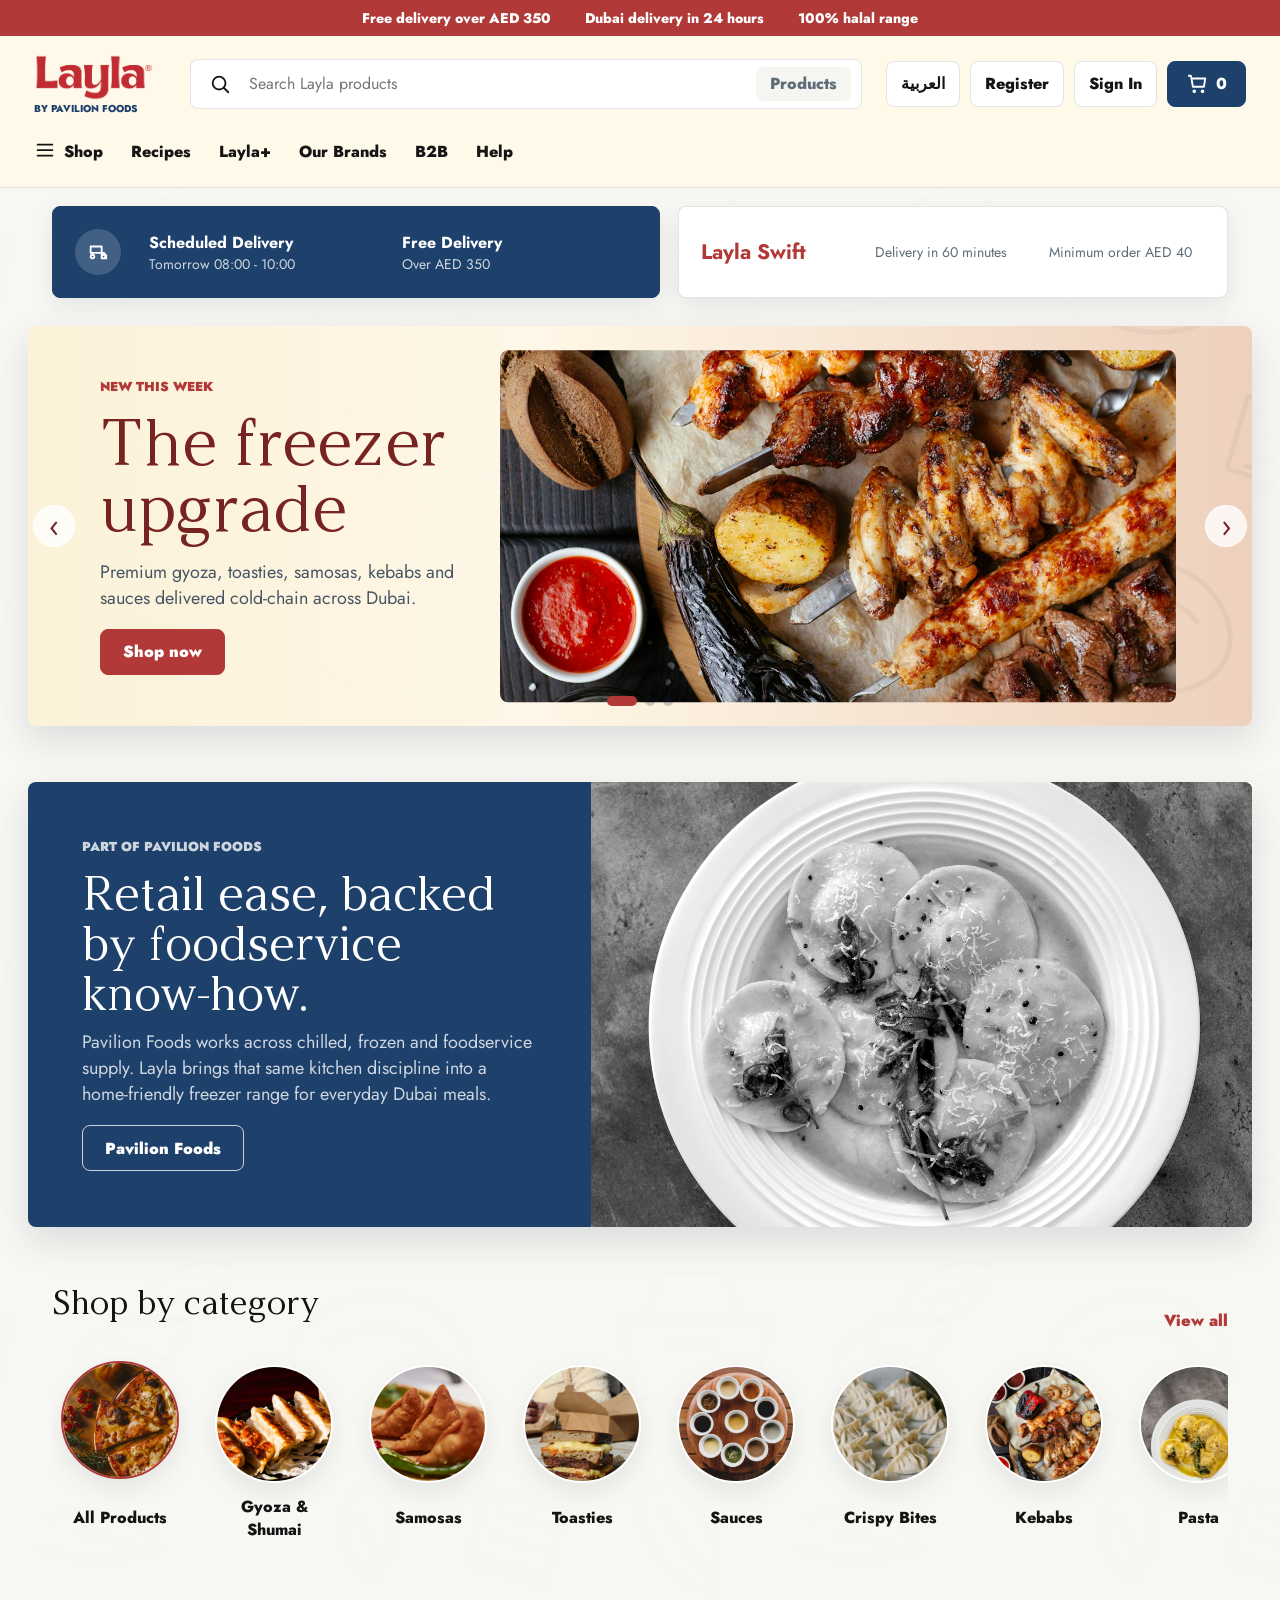
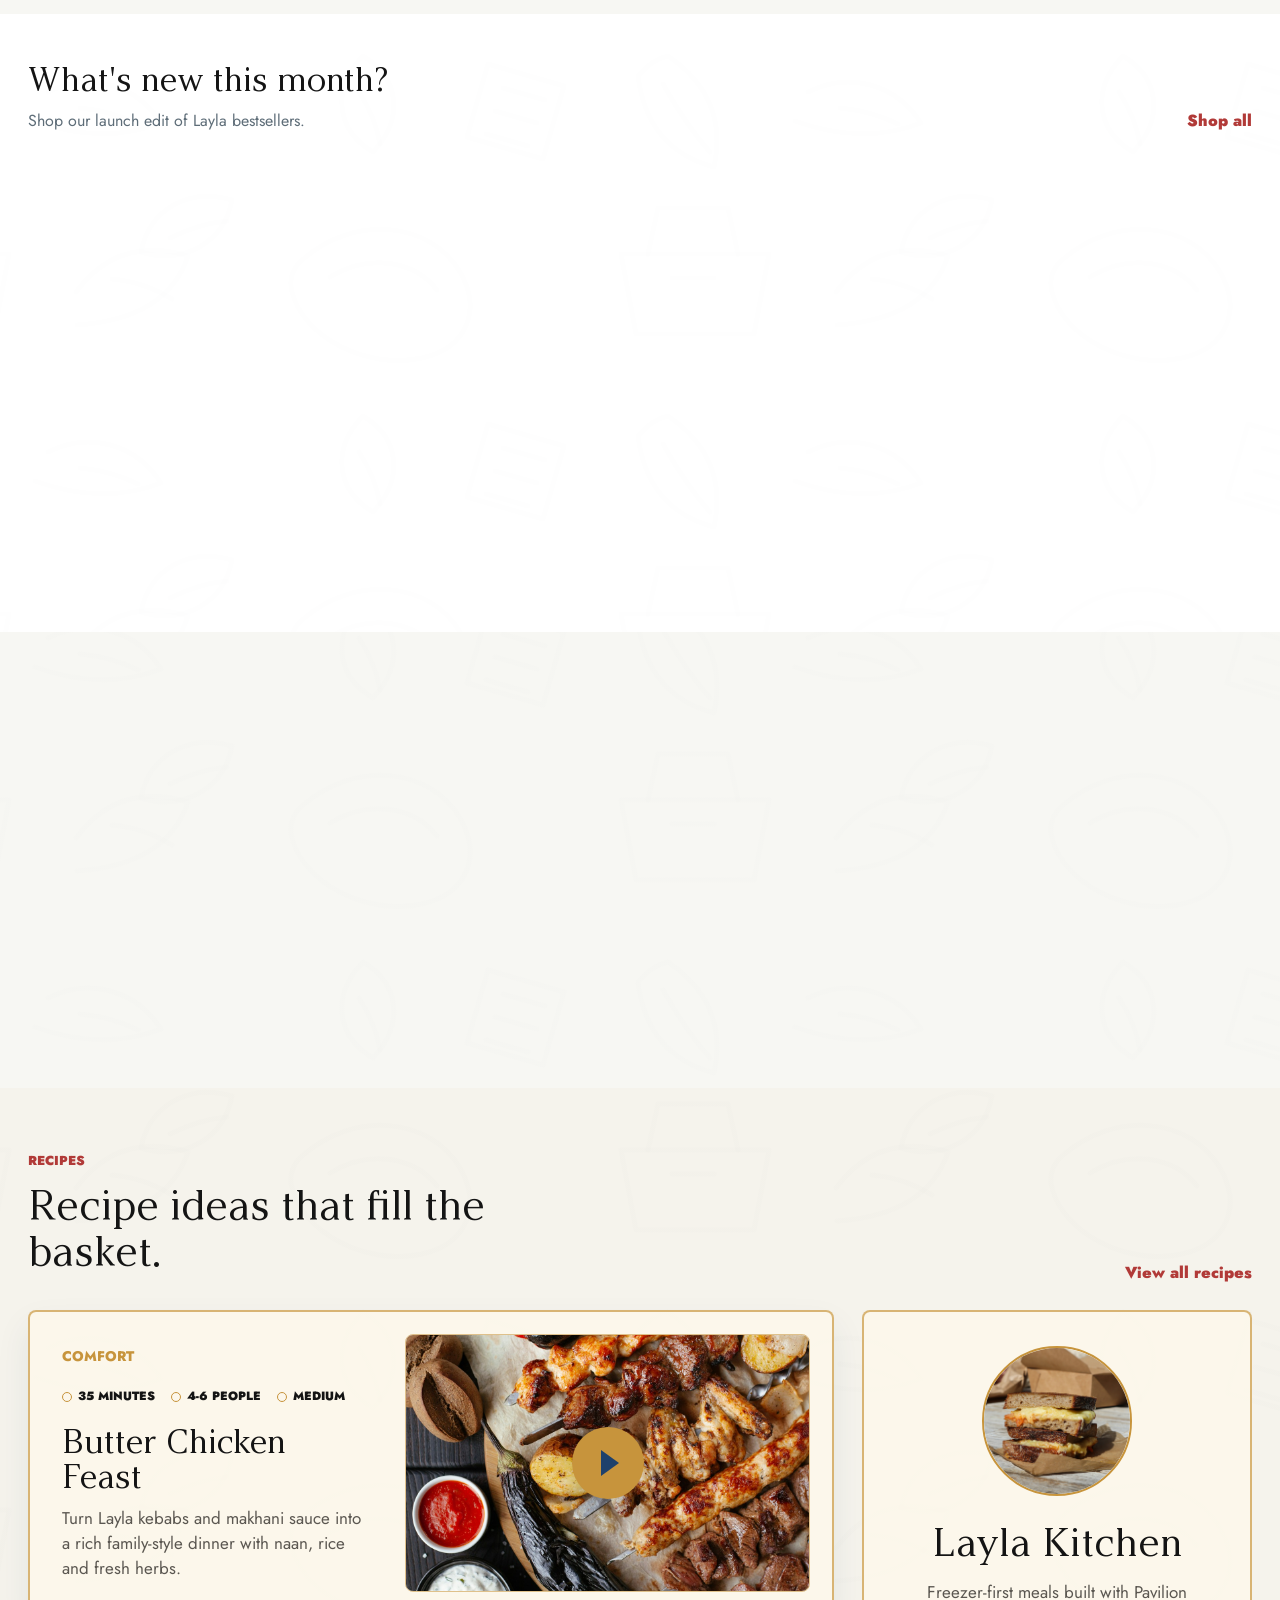
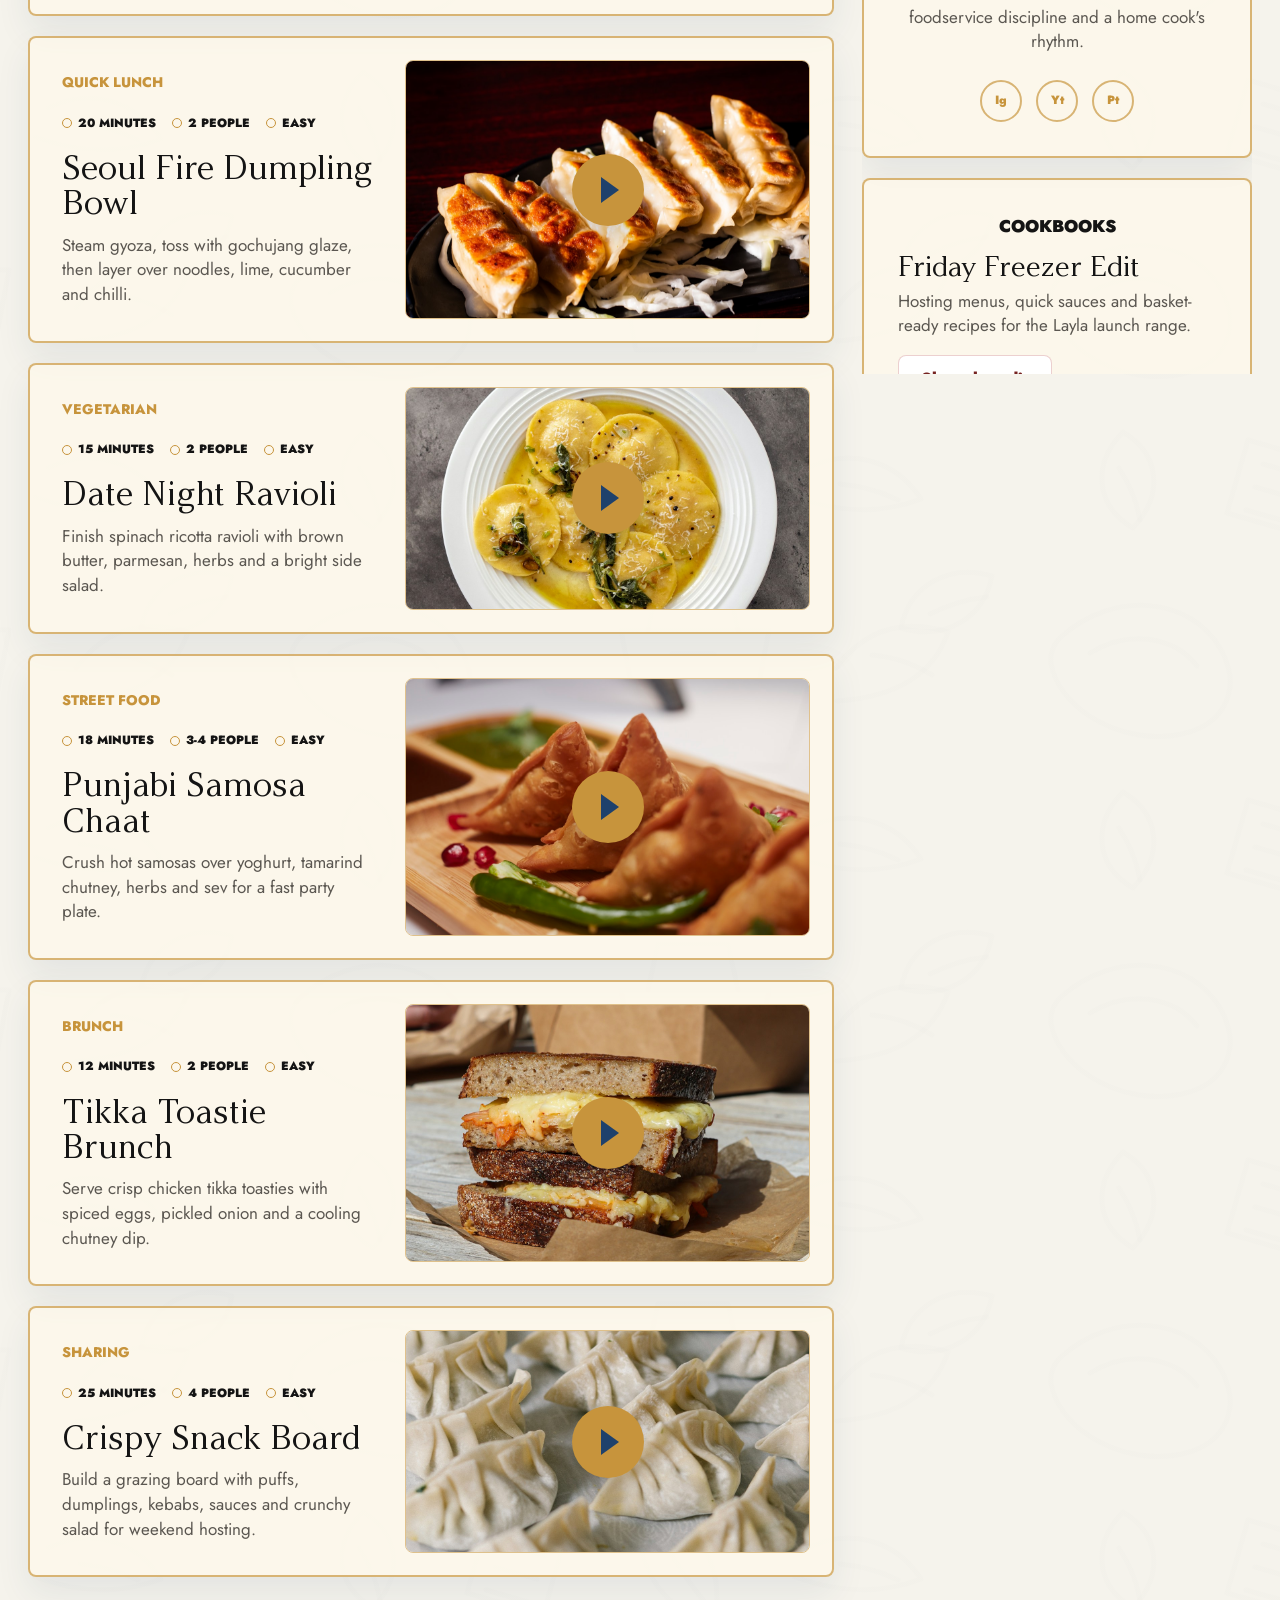
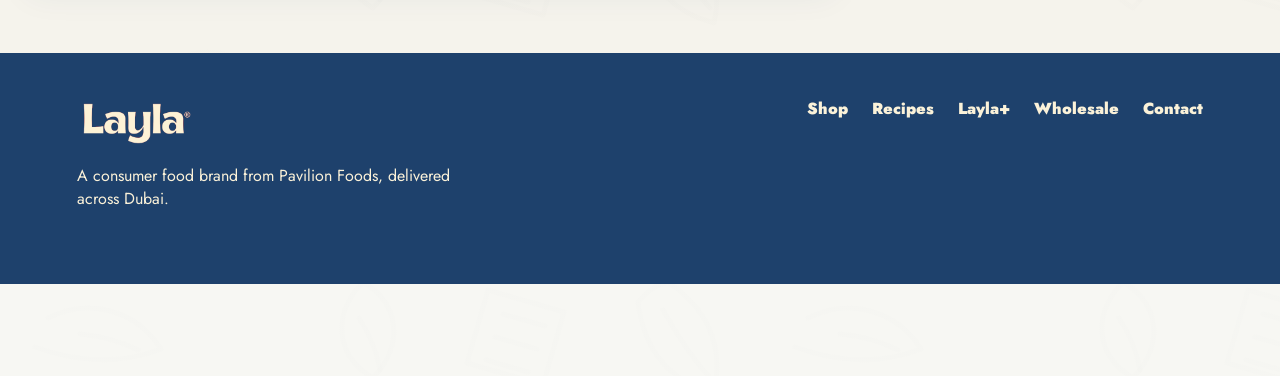
==== index.html @ 1d119489 "Initial Layla homepage" ====
<!doctype html>
<html lang="en">
  <head>
    <meta charset="utf-8">
    <meta name="viewport" content="width=device-width, initial-scale=1">
    <title>Layla | Premium Frozen Food Delivery UAE</title>
    <meta name="description" content="Shop Layla premium frozen meals, snacks, sauces, and subscription boxes delivered across Dubai.">
    <link rel="icon" href="assets/layla-logo-red.png">
    <link rel="stylesheet" href="styles.css">
  </head>
  <body>
    <header class="site-header">
      <div class="topbar">
        <span>Free delivery over AED 350</span>
        <span>Dubai delivery in 24 hours</span>
        <span>100% halal range</span>
      </div>

      <div class="header-main">
        <a class="logo" href="#" aria-label="Layla home">
          <img src="assets/layla-logo-red.png" alt="Layla">
          <span>by Pavilion Foods</span>
        </a>

        <form class="search" role="search">
          <svg aria-hidden="true" viewBox="0 0 24 24">
            <path d="m21 21-4.35-4.35m1.35-5.65a7 7 0 1 1-14 0 7 7 0 0 1 14 0Z"></path>
          </svg>
          <input id="productSearch" type="search" placeholder="Search Layla products" autocomplete="off">
          <button type="button">Products</button>
        </form>

        <div class="header-tools">
          <button class="utility-button" type="button">العربية</button>
          <button class="utility-button" type="button">Register</button>
          <button class="utility-button" type="button">Sign In</button>
          <button class="cart-button" type="button" aria-label="Cart">
            <svg aria-hidden="true" viewBox="0 0 24 24">
              <path d="M6 6h15l-1.5 9h-12L6 6ZM6 6 5.2 3H3"></path>
              <circle cx="9" cy="20" r="1"></circle>
              <circle cx="18" cy="20" r="1"></circle>
            </svg>
            <span id="cartCount">0</span>
          </button>
        </div>
      </div>

      <nav class="nav-row" aria-label="Main navigation">
        <a href="#shop">
          <svg aria-hidden="true" viewBox="0 0 24 24">
            <path d="M4 10h16M4 4h16M4 16h16"></path>
          </svg>
          Shop
        </a>
        <a href="#recipes">Recipes</a>
        <a href="#layla-plus">Layla+</a>
        <a href="#brands">Our Brands</a>
        <a href="#b2b">B2B</a>
        <a href="#help">Help</a>
      </nav>
    </header>

    <main>
      <section class="delivery-panel" aria-label="Delivery options">
        <article class="delivery-card scheduled">
          <div class="delivery-icon">
            <svg aria-hidden="true" viewBox="0 0 24 24">
              <path d="M4 13h12V6H4v7Zm12 0h2.5l2.5 3v3h-5v-6ZM6 19a2 2 0 1 0 0-4 2 2 0 0 0 0 4Zm12 0a2 2 0 1 0 0-4 2 2 0 0 0 0 4Z"></path>
            </svg>
          </div>
          <div>
            <strong>Scheduled Delivery</strong>
            <span>Tomorrow 08:00 - 10:00</span>
          </div>
          <div>
            <strong>Free Delivery</strong>
            <span>Over AED 350</span>
          </div>
        </article>

        <article class="delivery-card swift">
          <strong>Layla Swift</strong>
          <span>Delivery in 60 minutes</span>
          <span>Minimum order AED 40</span>
        </article>
      </section>

      <section class="hero" id="shop" aria-label="Featured Layla offer">
        <button class="hero-arrow" type="button" id="prevHero" aria-label="Previous hero">‹</button>
        <div class="hero-content">
          <p class="eyebrow">New this week</p>
          <h1 id="heroTitle">The freezer upgrade</h1>
          <p id="heroCopy">Premium gyoza, toasties, samosas, kebabs and sauces delivered cold-chain across Dubai.</p>
          <a class="primary-action" id="heroCta" href="#bestsellers">Shop now</a>
        </div>
        <img class="hero-image" src="assets/photos/kebab.jpg" alt="Grilled kebab platter with sauces">
        <button class="hero-arrow" type="button" id="nextHero" aria-label="Next hero">›</button>
        <div class="hero-dots" aria-hidden="true">
          <span class="active"></span>
          <span></span>
          <span></span>
        </div>
      </section>

      <section class="parent-section" id="b2b" aria-label="Pavilion Foods parent company">
        <div class="parent-copy">
          <p class="eyebrow">Part of Pavilion Foods</p>
          <h2>Retail ease, backed by foodservice know-how.</h2>
          <p>Pavilion Foods works across chilled, frozen and foodservice supply. Layla brings that same kitchen discipline into a home-friendly freezer range for everyday Dubai meals.</p>
          <a class="outline-action" href="https://pavilionfoods.com/">Pavilion Foods</a>
        </div>
        <figure>
          <img src="assets/photos/ravioli.jpg" alt="Prepared pasta dish from the Layla range">
        </figure>
      </section>

      <section class="category-section" id="brands">
        <div class="section-title">
          <h2>Shop by category</h2>
          <a href="#">View all</a>
        </div>

        <div class="category-row">
          <button class="category-tile active" data-category="all">
            <span><img src="assets/photos/pizza.jpg" alt=""></span>
            All Products
          </button>
          <button class="category-tile" data-category="Fold & Steam">
            <span><img src="assets/photos/gyoza.jpg" alt=""></span>
            Gyoza & Shumai
          </button>
          <button class="category-tile" data-category="Golden Wraps">
            <span><img src="assets/photos/samosa.jpg" alt=""></span>
            Samosas
          </button>
          <button class="category-tile" data-category="Melt">
            <span><img src="assets/photos/toastie.jpg" alt=""></span>
            Toasties
          </button>
          <button class="category-tile" data-category="Glazd">
            <span><img src="assets/photos/sauce.jpg" alt=""></span>
            Sauces
          </button>
          <button class="category-tile" data-category="The Crunch">
            <span><img src="assets/photos/dumplings.jpg" alt=""></span>
            Crispy Bites
          </button>
          <button class="category-tile" data-category="Grill & Steam">
            <span><img src="assets/photos/kebab.jpg" alt=""></span>
            Kebabs
          </button>
          <button class="category-tile" data-category="The Long Game">
            <span><img src="assets/photos/ravioli.jpg" alt=""></span>
            Pasta
          </button>
        </div>
      </section>

      <section class="product-section" id="bestsellers">
        <div class="section-title">
          <div>
            <h2>What's new this month?</h2>
            <p id="productStatus">Shop our launch edit of Layla bestsellers.</p>
          </div>
          <a href="#">Shop all</a>
        </div>

        <div class="product-grid" id="productGrid">
          <article class="product-card" data-category="Fold & Steam" data-name="Wagyu Gyoza" data-price="65">
            <button class="wishlist" type="button" aria-label="Save Wagyu Gyoza">♡</button>
            <img src="assets/photos/gyoza.jpg" alt="Layla Wagyu Gyoza">
            <div class="product-body">
              <span>Fold & Steam</span>
              <h3>Wagyu Gyoza</h3>
              <p>25g x 10 pcs</p>
              <strong>AED 65.00 each</strong>
              <small>Pairs with Black Pepper Sauce</small>
              <button class="add-button" type="button">Add to cart</button>
            </div>
          </article>

          <article class="product-card" data-category="Melt" data-name="Chicken Tikka Toastie" data-price="38">
            <button class="wishlist" type="button" aria-label="Save Chicken Tikka Toastie">♡</button>
            <img src="assets/photos/toastie.jpg" alt="Layla Chicken Tikka Toastie">
            <div class="product-body">
              <span>Melt</span>
              <h3>Chicken Tikka Toastie</h3>
              <p>4 pcs</p>
              <strong>AED 38.00 each</strong>
              <small>Add Mango Chutney</small>
              <button class="add-button" type="button">Add to cart</button>
            </div>
          </article>

          <article class="product-card" data-category="Golden Wraps" data-name="Punjabi Samosa" data-price="32">
            <button class="wishlist" type="button" aria-label="Save Punjabi Samosa">♡</button>
            <img src="assets/photos/samosa.jpg" alt="Layla Punjabi Samosa">
            <div class="product-body">
              <span>Golden Wraps</span>
              <h3>Punjabi Samosa</h3>
              <p>30g x 10 pcs</p>
              <strong>AED 32.00 each</strong>
              <small>Best with Tamarind Chutney</small>
              <button class="add-button" type="button">Add to cart</button>
            </div>
          </article>

          <article class="product-card" data-category="The Crunch" data-name="Shawarma Puff" data-price="42">
            <button class="wishlist" type="button" aria-label="Save Shawarma Puff">♡</button>
            <img src="assets/photos/pizza.jpg" alt="Layla Shawarma Puff">
            <div class="product-body">
              <span>The Crunch</span>
              <h3>Shawarma Puff</h3>
              <p>12 pcs</p>
              <strong>AED 42.00 each</strong>
              <small>Friday snack board hero</small>
              <button class="add-button" type="button">Add to cart</button>
            </div>
          </article>

          <article class="product-card" data-category="The Crunch" data-name="Korean Chicken Popcorn" data-price="45">
            <button class="wishlist" type="button" aria-label="Save Korean Chicken Popcorn">♡</button>
            <img src="assets/photos/dumplings.jpg" alt="Layla Korean Chicken Popcorn">
            <div class="product-body">
              <span>The Crunch</span>
              <h3>Korean Chicken Popcorn</h3>
              <p>350g</p>
              <strong>AED 45.00 each</strong>
              <small>Toss with Gochujang</small>
              <button class="add-button" type="button">Add to cart</button>
            </div>
          </article>

          <article class="product-card" data-category="The Long Game" data-name="Spinach Ricotta Ravioli" data-price="52">
            <button class="wishlist" type="button" aria-label="Save Spinach Ricotta Ravioli">♡</button>
            <img src="assets/photos/ravioli.jpg" alt="Layla Spinach and Ricotta Ravioli">
            <div class="product-body">
              <span>The Long Game</span>
              <h3>Spinach & Ricotta Ravioli</h3>
              <p>500g</p>
              <strong>AED 52.00 each</strong>
              <small>Make a 10 minute dinner</small>
              <button class="add-button" type="button">Add to cart</button>
            </div>
          </article>
        </div>
      </section>

      <section class="feature-rails">
        <article class="feature-card red">
          <div>
            <p class="eyebrow">Bundle builder</p>
            <h2>Build a Friday snack box</h2>
            <p>Choose any 4 packs and add chutneys before checkout.</p>
            <a class="secondary-action" href="#bestsellers">Start building</a>
          </div>
          <img src="assets/photos/samosa.jpg" alt="Samosa snack platter">
        </article>
        <article class="feature-card cream" id="layla-plus">
          <div>
            <p class="eyebrow">Layla+</p>
            <h2>Subscribe and save</h2>
            <p>Monthly freezer boxes from AED 99 with swap-anytime product choices.</p>
            <a class="primary-action" href="#">Choose your box</a>
          </div>
          <img src="assets/photos/kebab.jpg" alt="Assorted grilled meal platter">
        </article>
      </section>

      <section class="recipe-section" id="recipes" aria-label="Layla recipes">
        <div class="recipe-heading">
          <div>
            <p class="eyebrow">Recipes</p>
            <h2>Recipe ideas that fill the basket.</h2>
          </div>
          <a href="#">View all recipes</a>
        </div>

        <div class="recipe-layout">
          <div class="recipe-list">
            <article class="recipe-card">
              <div class="recipe-copy">
                <span class="recipe-label">Comfort</span>
                <div class="recipe-meta" aria-label="Recipe details">
                  <span>35 minutes</span>
                  <span>4-6 people</span>
                  <span>Medium</span>
                </div>
                <h3>Butter Chicken Feast</h3>
                <p>Turn Layla kebabs and makhani sauce into a rich family-style dinner with naan, rice and fresh herbs.</p>
              </div>
              <figure class="recipe-media">
                <img src="assets/photos/kebab.jpg" alt="Butter chicken feast with grilled kebabs">
                <button class="play-button" type="button" aria-label="Play Butter Chicken Feast recipe"></button>
              </figure>
            </article>

            <article class="recipe-card">
              <div class="recipe-copy">
                <span class="recipe-label">Quick lunch</span>
                <div class="recipe-meta" aria-label="Recipe details">
                  <span>20 minutes</span>
                  <span>2 people</span>
                  <span>Easy</span>
                </div>
                <h3>Seoul Fire Dumpling Bowl</h3>
                <p>Steam gyoza, toss with gochujang glaze, then layer over noodles, lime, cucumber and chilli.</p>
              </div>
              <figure class="recipe-media">
                <img src="assets/photos/gyoza.jpg" alt="Gyoza bowl with herbs and chilli">
                <button class="play-button" type="button" aria-label="Play Seoul Fire Dumpling Bowl recipe"></button>
              </figure>
            </article>

            <article class="recipe-card">
              <div class="recipe-copy">
                <span class="recipe-label">Vegetarian</span>
                <div class="recipe-meta" aria-label="Recipe details">
                  <span>15 minutes</span>
                  <span>2 people</span>
                  <span>Easy</span>
                </div>
                <h3>Date Night Ravioli</h3>
                <p>Finish spinach ricotta ravioli with brown butter, parmesan, herbs and a bright side salad.</p>
              </div>
              <figure class="recipe-media">
                <img src="assets/photos/ravioli.jpg" alt="Spinach ricotta ravioli in sauce">
                <button class="play-button" type="button" aria-label="Play Date Night Ravioli recipe"></button>
              </figure>
            </article>

            <article class="recipe-card">
              <div class="recipe-copy">
                <span class="recipe-label">Street food</span>
                <div class="recipe-meta" aria-label="Recipe details">
                  <span>18 minutes</span>
                  <span>3-4 people</span>
                  <span>Easy</span>
                </div>
                <h3>Punjabi Samosa Chaat</h3>
                <p>Crush hot samosas over yoghurt, tamarind chutney, herbs and sev for a fast party plate.</p>
              </div>
              <figure class="recipe-media">
                <img src="assets/photos/samosa.jpg" alt="Punjabi samosas with chutney">
                <button class="play-button" type="button" aria-label="Play Punjabi Samosa Chaat recipe"></button>
              </figure>
            </article>

            <article class="recipe-card">
              <div class="recipe-copy">
                <span class="recipe-label">Brunch</span>
                <div class="recipe-meta" aria-label="Recipe details">
                  <span>12 minutes</span>
                  <span>2 people</span>
                  <span>Easy</span>
                </div>
                <h3>Tikka Toastie Brunch</h3>
                <p>Serve crisp chicken tikka toasties with spiced eggs, pickled onion and a cooling chutney dip.</p>
              </div>
              <figure class="recipe-media">
                <img src="assets/photos/toastie.jpg" alt="Chicken tikka toastie brunch plate">
                <button class="play-button" type="button" aria-label="Play Tikka Toastie Brunch recipe"></button>
              </figure>
            </article>

            <article class="recipe-card">
              <div class="recipe-copy">
                <span class="recipe-label">Sharing</span>
                <div class="recipe-meta" aria-label="Recipe details">
                  <span>25 minutes</span>
                  <span>4 people</span>
                  <span>Easy</span>
                </div>
                <h3>Crispy Snack Board</h3>
                <p>Build a grazing board with puffs, dumplings, kebabs, sauces and crunchy salad for weekend hosting.</p>
              </div>
              <figure class="recipe-media">
                <img src="assets/photos/dumplings.jpg" alt="Crispy dumplings for a sharing board">
                <button class="play-button" type="button" aria-label="Play Crispy Snack Board recipe"></button>
              </figure>
            </article>
          </div>

          <aside class="recipe-sidebar" aria-label="Recipe extras">
            <article class="chef-card">
              <img src="assets/photos/toastie.jpg" alt="Layla kitchen prep">
              <h3>Layla Kitchen</h3>
              <p>Freezer-first meals built with Pavilion foodservice discipline and a home cook's rhythm.</p>
              <div class="social-row" aria-label="Social channels">
                <a href="#" aria-label="Instagram">Ig</a>
                <a href="#" aria-label="YouTube">Yt</a>
                <a href="#" aria-label="Pinterest">Pt</a>
              </div>
            </article>

            <article class="cookbook-card">
              <p class="eyebrow">Cookbooks</p>
              <h3>Friday Freezer Edit</h3>
              <p>Hosting menus, quick sauces and basket-ready recipes for the Layla launch range.</p>
              <a class="secondary-action" href="#bestsellers">Shop the edit</a>
            </article>
          </aside>
        </div>
      </section>
    </main>

    <aside class="basket-summary" aria-label="Basket summary">
      <div>
        <strong id="deliveryMessage">Add AED 350 more for free delivery</strong>
        <span id="cartTotal">Basket AED 0.00</span>
      </div>
      <div class="progress-track" aria-hidden="true">
        <span id="progressFill"></span>
      </div>
      <button type="button">Checkout</button>
    </aside>

    <footer class="site-footer" id="help">
      <div>
        <img src="assets/layla-logo-cream.png" alt="Layla">
        <p>A consumer food brand from Pavilion Foods, delivered across Dubai.</p>
      </div>
      <nav aria-label="Footer">
        <a href="#shop">Shop</a>
        <a href="#recipes">Recipes</a>
        <a href="#layla-plus">Layla+</a>
        <a href="#b2b">Wholesale</a>
        <a href="#">Contact</a>
      </nav>
    </footer>

    <script src="script.js"></script>
  </body>
</html>
---- styles.css ----
@import url("https://fonts.googleapis.com/css2?family=Jost:wght@400;600;800&display=swap");

@font-face {
  font-family: "Argesta Display";
  src: url("assets/fonts/ArgestaDisplay-Regular.woff2") format("woff2");
  font-display: swap;
  font-style: normal;
  font-weight: 400;
}

:root {
  --red: #b13a38;
  --red-dark: #762321;
  --cream: #fbf2d9;
  --cream-soft: #fff9ea;
  --ink: #141414;
  --muted: #5e6d78;
  --green: #0f5a3d;
  --pavilion-blue: #1e416c;
  --pavilion-blue-bright: #185494;
  --pavilion-stone: #f5f3ec;
  --gold: #c7943c;
  --line: rgba(16, 38, 56, 0.12);
  --shadow: 0 14px 36px rgba(16, 38, 56, 0.12);
}

* {
  box-sizing: border-box;
}

html {
  scroll-behavior: smooth;
}

body {
  margin: 0;
  color: var(--ink);
  background:
    linear-gradient(rgba(247, 247, 243, 0.9), rgba(247, 247, 243, 0.9)),
    url("assets/food-pattern.svg") center top / 760px 360px repeat,
    #f7f7f3;
  font-family: "Jost", Arial, Helvetica, sans-serif;
  line-height: 1.45;
  padding-bottom: 92px;
}

img {
  display: block;
  max-width: 100%;
}

a {
  color: inherit;
  text-decoration: none;
}

button,
input {
  font: inherit;
}

.site-header {
  position: sticky;
  top: 0;
  z-index: 30;
  background: rgba(255, 249, 234, 0.97);
  border-bottom: 1px solid var(--line);
  backdrop-filter: blur(16px);
}

.topbar {
  min-height: 36px;
  display: flex;
  align-items: center;
  justify-content: center;
  gap: 34px;
  color: #fff;
  background: var(--red);
  font-size: 14px;
  font-weight: 800;
}

.header-main {
  display: grid;
  grid-template-columns: 132px minmax(320px, 1fr) auto;
  align-items: center;
  gap: 24px;
  padding: 18px 34px;
}

.logo {
  display: inline-grid;
  align-items: center;
  width: max-content;
}

.logo img {
  width: 120px;
}

.logo span {
  margin-top: 3px;
  color: var(--pavilion-blue);
  font-size: 10px;
  font-weight: 800;
  line-height: 1;
  text-transform: uppercase;
  white-space: nowrap;
}

.search {
  display: grid;
  grid-template-columns: 24px minmax(0, 1fr) auto;
  align-items: center;
  gap: 14px;
  height: 50px;
  padding: 0 10px 0 18px;
  background: #fff;
  border: 1px solid var(--line);
  border-radius: 8px;
}

.search svg,
.nav-row svg,
.cart-button svg,
.delivery-icon svg {
  width: 22px;
  height: 22px;
  fill: none;
  stroke: currentColor;
  stroke-linecap: round;
  stroke-linejoin: round;
  stroke-width: 2;
}

.search input {
  min-width: 0;
  border: 0;
  outline: 0;
  color: var(--ink);
  background: transparent;
  font-size: 16px;
}

.search button {
  height: 34px;
  padding: 0 14px;
  color: var(--muted);
  background: #f5f5f1;
  border: 0;
  border-radius: 8px;
  cursor: pointer;
  font-weight: 800;
}

.header-tools {
  display: flex;
  align-items: center;
  gap: 10px;
}

.utility-button,
.cart-button {
  height: 46px;
  border: 1px solid var(--line);
  border-radius: 8px;
  cursor: pointer;
  font-weight: 800;
}

.utility-button {
  padding: 0 14px;
  color: var(--ink);
  background: #fff;
}

.cart-button {
  display: inline-flex;
  align-items: center;
  gap: 8px;
  padding: 0 18px;
  color: #fff;
  background: var(--pavilion-blue);
  border-color: var(--pavilion-blue);
}

.nav-row {
  display: flex;
  align-items: center;
  gap: 28px;
  padding: 0 34px 16px;
  overflow-x: auto;
  font-weight: 800;
  white-space: nowrap;
}

.nav-row a {
  display: inline-flex;
  align-items: center;
  gap: 8px;
  padding: 8px 0;
}

.nav-row a:hover {
  color: var(--red);
}

.delivery-panel {
  display: grid;
  grid-template-columns: minmax(420px, 1.05fr) minmax(300px, 0.95fr);
  gap: 18px;
  max-width: 1224px;
  margin: 18px auto 28px;
  padding: 0 24px;
}

.delivery-card {
  min-height: 92px;
  display: grid;
  align-items: center;
  gap: 18px;
  padding: 18px 22px;
  background: #fff;
  border: 1px solid var(--line);
  border-radius: 8px;
  box-shadow: 0 8px 24px rgba(16, 38, 56, 0.08);
}

.delivery-card strong,
.delivery-card span {
  display: block;
}

.delivery-card span {
  color: var(--muted);
  font-size: 14px;
}

.scheduled {
  grid-template-columns: 56px 1fr 1fr;
  color: #fff;
  background: var(--pavilion-blue);
  border-color: var(--pavilion-blue);
}

.scheduled span {
  color: rgba(255, 255, 255, 0.78);
}

.delivery-icon {
  display: grid;
  place-items: center;
  width: 46px;
  height: 46px;
  background: rgba(255, 255, 255, 0.16);
  border-radius: 999px;
}

.swift {
  grid-template-columns: 1fr 1fr 1fr;
}

.swift strong {
  color: var(--red);
  font-size: 21px;
}

.hero {
  position: relative;
  display: grid;
  grid-template-columns: 52px minmax(320px, 0.75fr) minmax(420px, 1.25fr) 52px;
  align-items: center;
  max-width: 1224px;
  min-height: 400px;
  margin: 0 auto 56px;
  overflow: hidden;
  background:
    linear-gradient(90deg, rgba(251, 242, 217, 0.98) 0%, rgba(255, 247, 232, 0.94) 42%, rgba(177, 58, 56, 0.18) 100%),
    url("assets/food-pattern.svg") center / 760px 360px repeat,
    var(--cream);
  border-radius: 8px;
  box-shadow: var(--shadow);
}

.hero-content {
  z-index: 2;
  padding: 48px 10px 48px 20px;
}

.eyebrow {
  margin: 0 0 12px;
  color: var(--red);
  font-size: 13px;
  font-weight: 900;
  text-transform: uppercase;
}

h1,
h2,
h3,
p {
  margin-top: 0;
}

h1,
h2,
.feature-card h2,
.parent-copy h2,
.recipe-heading h2,
.section-title h2,
.recipe-card h3,
.chef-card h3,
.cookbook-card h3 {
  font-family: "Argesta Display", Georgia, serif;
  font-weight: 400;
  letter-spacing: 0;
}

h1 {
  max-width: 520px;
  margin-bottom: 18px;
  color: var(--red-dark);
  font-size: 66px;
  line-height: 1;
}

h2 {
  margin-bottom: 10px;
  font-size: 34px;
  line-height: 1.08;
}

h3 {
  margin-bottom: 8px;
  font-size: 20px;
  font-weight: 800;
  line-height: 1.15;
}

.hero-content p:not(.eyebrow) {
  max-width: 520px;
  color: #475665;
  font-size: 18px;
}

.primary-action,
.secondary-action,
.outline-action,
.add-button,
.basket-summary button {
  display: inline-flex;
  align-items: center;
  justify-content: center;
  min-height: 46px;
  padding: 0 22px;
  border-radius: 8px;
  cursor: pointer;
  font-weight: 900;
}

.primary-action {
  color: #fff;
  background: var(--red);
  border: 1px solid var(--red);
}

.secondary-action {
  color: var(--red-dark);
  background: #fff;
  border: 1px solid rgba(177, 58, 56, 0.24);
}

.outline-action {
  color: #fff;
  background: transparent;
  border: 1px solid rgba(255, 255, 255, 0.75);
}

.outline-action:hover {
  color: var(--pavilion-blue);
  background: #fff;
}

.hero-image {
  width: 100%;
  height: 400px;
  align-self: stretch;
  object-fit: cover;
  object-position: center;
  clip-path: inset(24px 24px 24px 0 round 8px);
  filter: saturate(1.02) contrast(1.02) drop-shadow(0 24px 28px rgba(80, 44, 21, 0.15));
}

.hero-arrow {
  z-index: 2;
  justify-self: center;
  width: 42px;
  height: 42px;
  color: var(--red-dark);
  background: rgba(255, 255, 255, 0.78);
  border: 1px solid rgba(255, 255, 255, 0.85);
  border-radius: 999px;
  cursor: pointer;
  font-size: 30px;
  line-height: 1;
}

.hero-dots {
  position: absolute;
  bottom: 20px;
  left: 50%;
  display: flex;
  gap: 8px;
  transform: translateX(-50%);
}

.hero-dots span {
  width: 10px;
  height: 10px;
  background: rgba(16, 38, 56, 0.22);
  border-radius: 999px;
}

.hero-dots .active {
  width: 30px;
  background: var(--red);
}

.category-section,
.product-section,
.feature-rails,
.recipe-section,
.parent-section {
  max-width: 1224px;
  margin: 0 auto;
  padding: 0 24px 58px;
  scroll-margin-top: 150px;
}

.parent-section {
  display: grid;
  grid-template-columns: minmax(340px, 0.92fr) minmax(420px, 1.08fr);
  gap: 0;
  margin-bottom: 58px;
  overflow: hidden;
  padding: 0;
  color: #fff;
  background: var(--pavilion-blue);
  border-radius: 8px;
  box-shadow: var(--shadow);
}

.parent-copy {
  padding: 56px 54px;
}

.parent-copy .eyebrow {
  color: rgba(255, 255, 255, 0.78);
}

.parent-copy h2 {
  max-width: 520px;
  color: #fff;
  font-size: 48px;
  line-height: 1.04;
}

.parent-copy p:not(.eyebrow) {
  max-width: 530px;
  color: rgba(255, 255, 255, 0.78);
  font-size: 18px;
}

.parent-section figure {
  position: relative;
  height: 100%;
  min-height: 360px;
  margin: 0;
}

.parent-section img {
  position: absolute;
  inset: 0;
  width: 100%;
  height: 100%;
  object-fit: cover;
  filter: grayscale(1) contrast(1.08);
}

.section-title {
  display: flex;
  align-items: end;
  justify-content: space-between;
  gap: 20px;
  margin-bottom: 24px;
}

.section-title p {
  margin-bottom: 0;
  color: var(--muted);
  font-size: 16px;
}

.section-title a {
  color: var(--red);
  font-weight: 900;
}

.category-row {
  display: grid;
  grid-auto-flow: column;
  grid-auto-columns: 132px;
  gap: 22px;
  overflow-x: auto;
  padding: 8px 2px 14px;
}

.category-tile {
  display: grid;
  justify-items: center;
  gap: 12px;
  min-height: 154px;
  color: var(--ink);
  background: transparent;
  border: 0;
  cursor: pointer;
  font-weight: 800;
  text-align: center;
}

.category-tile span {
  display: grid;
  place-items: center;
  width: 118px;
  height: 118px;
  overflow: hidden;
  background: #fff;
  border: 2px solid transparent;
  border-radius: 999px;
  box-shadow: 0 10px 24px rgba(16, 38, 56, 0.08);
  transition: transform 160ms ease, border-color 160ms ease;
}

.category-tile img {
  width: 100%;
  height: 100%;
  object-fit: cover;
}

.category-tile:hover span,
.category-tile.active span {
  border-color: var(--red);
  transform: translateY(-4px);
}

.product-section {
  max-width: none;
  padding-top: 48px;
  background:
    linear-gradient(rgba(255, 255, 255, 0.92), rgba(255, 255, 255, 0.92)),
    url("assets/food-pattern.svg") center top / 760px 360px repeat,
    #fff;
}

.product-section > .section-title,
.product-grid {
  max-width: 1224px;
  margin-right: auto;
  margin-left: auto;
}

.product-grid {
  display: grid;
  grid-template-columns: repeat(6, minmax(0, 1fr));
  gap: 16px;
}

.product-card,
.delivery-card,
.feature-card,
.recipe-card,
.chef-card,
.cookbook-card {
  transition: transform 180ms ease, box-shadow 180ms ease, border-color 180ms ease;
}

.product-card:hover,
.delivery-card:hover,
.feature-card:hover,
.recipe-card:hover,
.chef-card:hover,
.cookbook-card:hover {
  transform: translateY(-4px);
}

.product-card {
  position: relative;
  min-width: 0;
  overflow: hidden;
  background: var(--cream-soft);
  border: 1px solid var(--line);
  border-radius: 8px;
  box-shadow: 0 8px 22px rgba(16, 38, 56, 0.06);
}

.product-card[hidden] {
  display: none;
}

.wishlist {
  position: absolute;
  top: 10px;
  right: 10px;
  z-index: 2;
  display: grid;
  place-items: center;
  width: 34px;
  height: 34px;
  color: var(--red);
  background: #fff;
  border: 1px solid var(--line);
  border-radius: 999px;
  cursor: pointer;
  font-size: 18px;
}

.product-card > img {
  width: 100%;
  aspect-ratio: 1.05;
  object-fit: cover;
  object-position: center;
  background: var(--cream);
}

.product-body {
  padding: 15px;
}

.product-body span {
  display: block;
  color: var(--red);
  font-size: 11px;
  font-weight: 900;
  text-transform: uppercase;
}

.product-body p,
.product-body small {
  color: var(--muted);
}

.product-body p {
  margin-bottom: 10px;
}

.product-body strong,
.product-body small {
  display: block;
}

.product-body strong {
  margin-bottom: 5px;
  font-size: 16px;
}

.add-button {
  width: 100%;
  min-height: 42px;
  margin-top: 14px;
  color: #fff;
  background: var(--red);
  border: 0;
}

.add-button:hover,
.primary-action:hover {
  background: var(--red-dark);
}

.feature-rails {
  display: grid;
  grid-template-columns: 1fr 1fr;
  gap: 20px;
  padding-top: 58px;
}

.feature-card {
  display: grid;
  grid-template-columns: minmax(220px, 0.9fr) minmax(220px, 1.1fr);
  gap: 16px;
  align-items: center;
  min-height: 340px;
  overflow: hidden;
  padding: 34px;
  border-radius: 8px;
  box-shadow: var(--shadow);
}

.feature-card img {
  width: 100%;
  height: 270px;
  object-fit: cover;
  border-radius: 8px;
}

.feature-card.red {
  color: #fff;
  background: var(--red);
}

.feature-card.red .eyebrow,
.feature-card.red p {
  color: var(--cream);
}

.feature-card.cream {
  background:
    linear-gradient(rgba(251, 242, 217, 0.9), rgba(251, 242, 217, 0.9)),
    url("assets/food-pattern.svg") center / 760px 360px repeat,
    var(--cream);
  border: 1px solid rgba(30, 65, 108, 0.16);
}

.recipe-section {
  max-width: none;
  padding-top: 64px;
  padding-bottom: 76px;
  background:
    linear-gradient(rgba(245, 243, 236, 0.86), rgba(245, 243, 236, 0.86)),
    url("assets/food-pattern.svg") center / 760px 360px repeat,
    var(--pavilion-stone);
}

.recipe-heading,
.recipe-layout {
  max-width: 1224px;
  margin-right: auto;
  margin-left: auto;
}

.recipe-heading {
  display: flex;
  align-items: end;
  justify-content: space-between;
  gap: 22px;
  margin-bottom: 26px;
}

.recipe-heading h2 {
  max-width: 580px;
  font-size: 42px;
}

.recipe-heading a {
  color: var(--red);
  font-weight: 900;
}

.recipe-layout {
  display: grid;
  grid-template-columns: minmax(0, 1.55fr) minmax(280px, 0.75fr);
  gap: 28px;
}

.recipe-list,
.recipe-sidebar {
  display: grid;
  gap: 20px;
}

.recipe-sidebar {
  align-content: start;
  position: sticky;
  top: 214px;
  align-self: start;
  max-height: calc(100vh - 236px);
  overflow: auto;
  scrollbar-width: none;
}

.recipe-sidebar::-webkit-scrollbar {
  display: none;
}

.recipe-card,
.chef-card,
.cookbook-card {
  background: rgba(255, 249, 234, 0.68);
  border: 2px solid rgba(199, 148, 60, 0.68);
  border-radius: 8px;
  box-shadow: 0 16px 34px rgba(30, 65, 108, 0.08);
}

.recipe-card {
  display: grid;
  grid-template-columns: minmax(260px, 0.88fr) minmax(320px, 1fr);
  min-height: 260px;
  overflow: hidden;
}

.recipe-copy {
  display: flex;
  flex-direction: column;
  justify-content: center;
  padding: 34px 32px;
}

.recipe-label {
  margin-bottom: 22px;
  color: var(--gold);
  font-size: 14px;
  font-weight: 800;
  text-transform: uppercase;
}

.recipe-meta {
  display: flex;
  flex-wrap: wrap;
  gap: 11px 16px;
  margin-bottom: 18px;
  color: var(--ink);
  font-size: 12px;
  font-weight: 900;
  text-transform: uppercase;
}

.recipe-meta span {
  display: inline-flex;
  align-items: center;
  gap: 6px;
}

.recipe-meta span::before {
  width: 8px;
  height: 8px;
  content: "";
  border: 1px solid var(--gold);
  border-radius: 999px;
}

.recipe-card h3 {
  margin-bottom: 12px;
  font-size: 34px;
  line-height: 1.04;
}

.recipe-card p,
.chef-card p,
.cookbook-card p {
  color: #5b5751;
  font-size: 17px;
}

.recipe-card p {
  margin-bottom: 0;
}

.recipe-media {
  position: relative;
  min-height: 216px;
  margin: 22px 22px 22px 0;
  overflow: hidden;
  border: 1px solid rgba(199, 148, 60, 0.54);
  border-radius: 8px;
}

.recipe-media img {
  position: absolute;
  inset: 0;
  width: 100%;
  height: 100%;
  object-fit: cover;
}

.play-button {
  position: absolute;
  top: 50%;
  left: 50%;
  display: grid;
  place-items: center;
  width: 72px;
  height: 72px;
  background: var(--gold);
  border: 0;
  border-radius: 999px;
  box-shadow: 0 16px 28px rgba(20, 20, 20, 0.18);
  cursor: pointer;
  transform: translate(-50%, -50%);
}

.play-button::before {
  width: 0;
  height: 0;
  margin-left: 5px;
  content: "";
  border-top: 13px solid transparent;
  border-bottom: 13px solid transparent;
  border-left: 18px solid var(--pavilion-blue);
}

.chef-card,
.cookbook-card {
  padding: 34px;
}

.chef-card {
  text-align: center;
}

.chef-card img {
  width: 150px;
  height: 150px;
  margin: 0 auto 26px;
  object-fit: cover;
  border: 2px solid var(--gold);
  border-radius: 999px;
}

.chef-card h3 {
  margin-bottom: 18px;
  font-size: 40px;
  line-height: 1;
}

.social-row {
  display: flex;
  justify-content: center;
  gap: 14px;
  margin-top: 26px;
}

.social-row a {
  display: grid;
  place-items: center;
  width: 42px;
  height: 42px;
  color: var(--gold);
  border: 2px solid rgba(199, 148, 60, 0.68);
  border-radius: 999px;
  font-size: 12px;
  font-weight: 900;
}

.cookbook-card .eyebrow {
  color: var(--ink);
  text-align: center;
}

.cookbook-card h3 {
  font-size: 28px;
  line-height: 1.08;
}

.basket-summary {
  position: fixed;
  right: 22px;
  bottom: 22px;
  left: 22px;
  z-index: 35;
  display: none;
  grid-template-columns: minmax(250px, 360px) minmax(220px, 1fr) auto;
  align-items: center;
  gap: 18px;
  max-width: 1040px;
  margin: 0 auto;
  padding: 14px;
  color: #fff;
  background: var(--pavilion-blue);
  border-radius: 8px;
  box-shadow: 0 18px 42px rgba(16, 38, 56, 0.32);
}

.basket-summary.is-active {
  display: grid;
}

.basket-summary strong,
.basket-summary span {
  display: block;
}

.basket-summary span {
  color: rgba(255, 255, 255, 0.68);
  font-size: 13px;
}

.progress-track {
  height: 10px;
  overflow: hidden;
  background: rgba(255, 255, 255, 0.14);
  border-radius: 999px;
}

.progress-track span {
  display: block;
  width: 0%;
  height: 100%;
  background: linear-gradient(90deg, var(--gold), var(--cream));
  transition: width 180ms ease;
}

.basket-summary button {
  min-height: 42px;
  color: var(--ink);
  background: var(--cream);
  border: 0;
}

.site-footer {
  display: grid;
  grid-template-columns: minmax(240px, 400px) 1fr;
  gap: 30px;
  padding: 44px 6vw 58px;
  color: var(--cream);
  background: var(--pavilion-blue);
}

.site-footer img {
  width: 120px;
  margin-bottom: 14px;
}

.site-footer nav {
  display: flex;
  flex-wrap: wrap;
  justify-content: flex-end;
  gap: 16px 24px;
  font-weight: 900;
}

@media (prefers-reduced-motion: no-preference) {
  .reveal {
    opacity: 0;
    transform: translateY(22px);
    transition: opacity 520ms ease, transform 520ms ease;
  }

  .reveal.is-visible {
    opacity: 1;
    transform: translateY(0);
  }

  .hero-image {
    animation: heroFloat 7s ease-in-out infinite;
  }

  @keyframes heroFloat {
    0%,
    100% {
      transform: translateY(0) scale(1);
    }

    50% {
      transform: translateY(-6px) scale(1.01);
    }
  }
}

@media (max-width: 1180px) {
  .header-main {
    grid-template-columns: 120px minmax(240px, 1fr) auto;
  }

  .utility-button {
    display: none;
  }

  .delivery-panel,
  .hero,
  .parent-section {
    margin-right: 20px;
    margin-left: 20px;
  }

  .hero {
    grid-template-columns: 46px minmax(300px, 0.85fr) minmax(320px, 1.15fr) 46px;
  }

  .product-grid {
    grid-template-columns: repeat(3, minmax(0, 1fr));
  }
}

@media (max-width: 820px) {
  body {
    padding-bottom: 128px;
  }

  .topbar {
    justify-content: flex-start;
    gap: 20px;
    overflow-x: auto;
    padding: 0 18px;
    white-space: nowrap;
  }

  .topbar span:nth-child(3) {
    display: none;
  }

  .header-main {
    grid-template-columns: 106px 1fr;
    gap: 14px;
    padding: 14px 18px;
  }

  .logo img {
    width: 104px;
  }

  .logo span {
    font-size: 9px;
  }

  .search {
    grid-column: 1 / -1;
    grid-row: 2;
  }

  .search button {
    display: none;
  }

  .header-tools {
    justify-self: end;
  }

  .nav-row {
    gap: 20px;
    padding: 0 18px 14px;
  }

  .delivery-panel,
  .swift,
  .feature-rails,
  .recipe-layout,
  .site-footer {
    grid-template-columns: 1fr;
  }

  .delivery-panel {
    display: flex;
    gap: 12px;
    margin-right: 0;
    margin-left: 0;
    overflow-x: auto;
    padding: 0 18px;
  }

  .delivery-card {
    min-width: 304px;
    min-height: 86px;
    padding: 16px;
  }

  .scheduled {
    grid-template-columns: 42px 1fr 1fr;
  }

  .scheduled > div:last-child {
    grid-column: auto;
  }

  .hero {
    grid-template-columns: 1fr;
    margin-right: 18px;
    margin-left: 18px;
    padding: 24px;
  }

  .parent-section {
    grid-template-columns: 1fr;
    margin-right: 18px;
    margin-left: 18px;
  }

  .parent-copy {
    padding: 34px 28px;
  }

  .parent-copy h2 {
    font-size: 36px;
  }

  .parent-section figure {
    height: 260px;
    min-height: 0;
  }

  .hero-arrow,
  .hero-dots {
    display: none;
  }

  .hero-content {
    padding: 0;
  }

  h1 {
    font-size: 42px;
  }

  h2 {
    font-size: 28px;
  }

  .hero-image {
    height: auto;
    max-height: 300px;
    margin-top: 10px;
    clip-path: inset(0 round 8px);
  }

  .category-section,
  .product-section,
  .feature-rails,
  .recipe-section {
    padding-right: 18px;
    padding-left: 18px;
  }

  .product-grid {
    grid-template-columns: repeat(2, minmax(0, 1fr));
  }

  .feature-card,
  .recipe-card {
    grid-template-columns: 1fr;
  }

  .recipe-heading {
    align-items: flex-start;
    flex-direction: column;
  }

  .recipe-heading h2 {
    font-size: 34px;
  }

  .recipe-sidebar {
    position: static;
    max-height: none;
    overflow: visible;
  }

  .recipe-copy {
    padding: 30px 26px 24px;
  }

  .recipe-media {
    height: 238px;
    min-height: 0;
    margin: 0 20px 20px;
  }

  .chef-card,
  .cookbook-card {
    padding: 28px;
  }

  .basket-summary {
    grid-template-columns: 1fr;
    right: 12px;
    bottom: 12px;
    left: 12px;
    gap: 10px;
  }

  .site-footer nav {
    justify-content: flex-start;
  }
}

@media (max-width: 520px) {
  .topbar {
    font-size: 12px;
  }

  .nav-row {
    font-size: 14px;
  }

  .delivery-panel {
    padding: 0;
  }

  .product-grid {
    grid-template-columns: 1fr;
  }

  .section-title {
    align-items: flex-start;
    flex-direction: column;
  }

  .recipe-card h3 {
    font-size: 29px;
  }

  .recipe-meta {
    gap: 8px 12px;
  }

  .play-button {
    width: 60px;
    height: 60px;
  }

  h1 {
    font-size: 36px;
  }
}
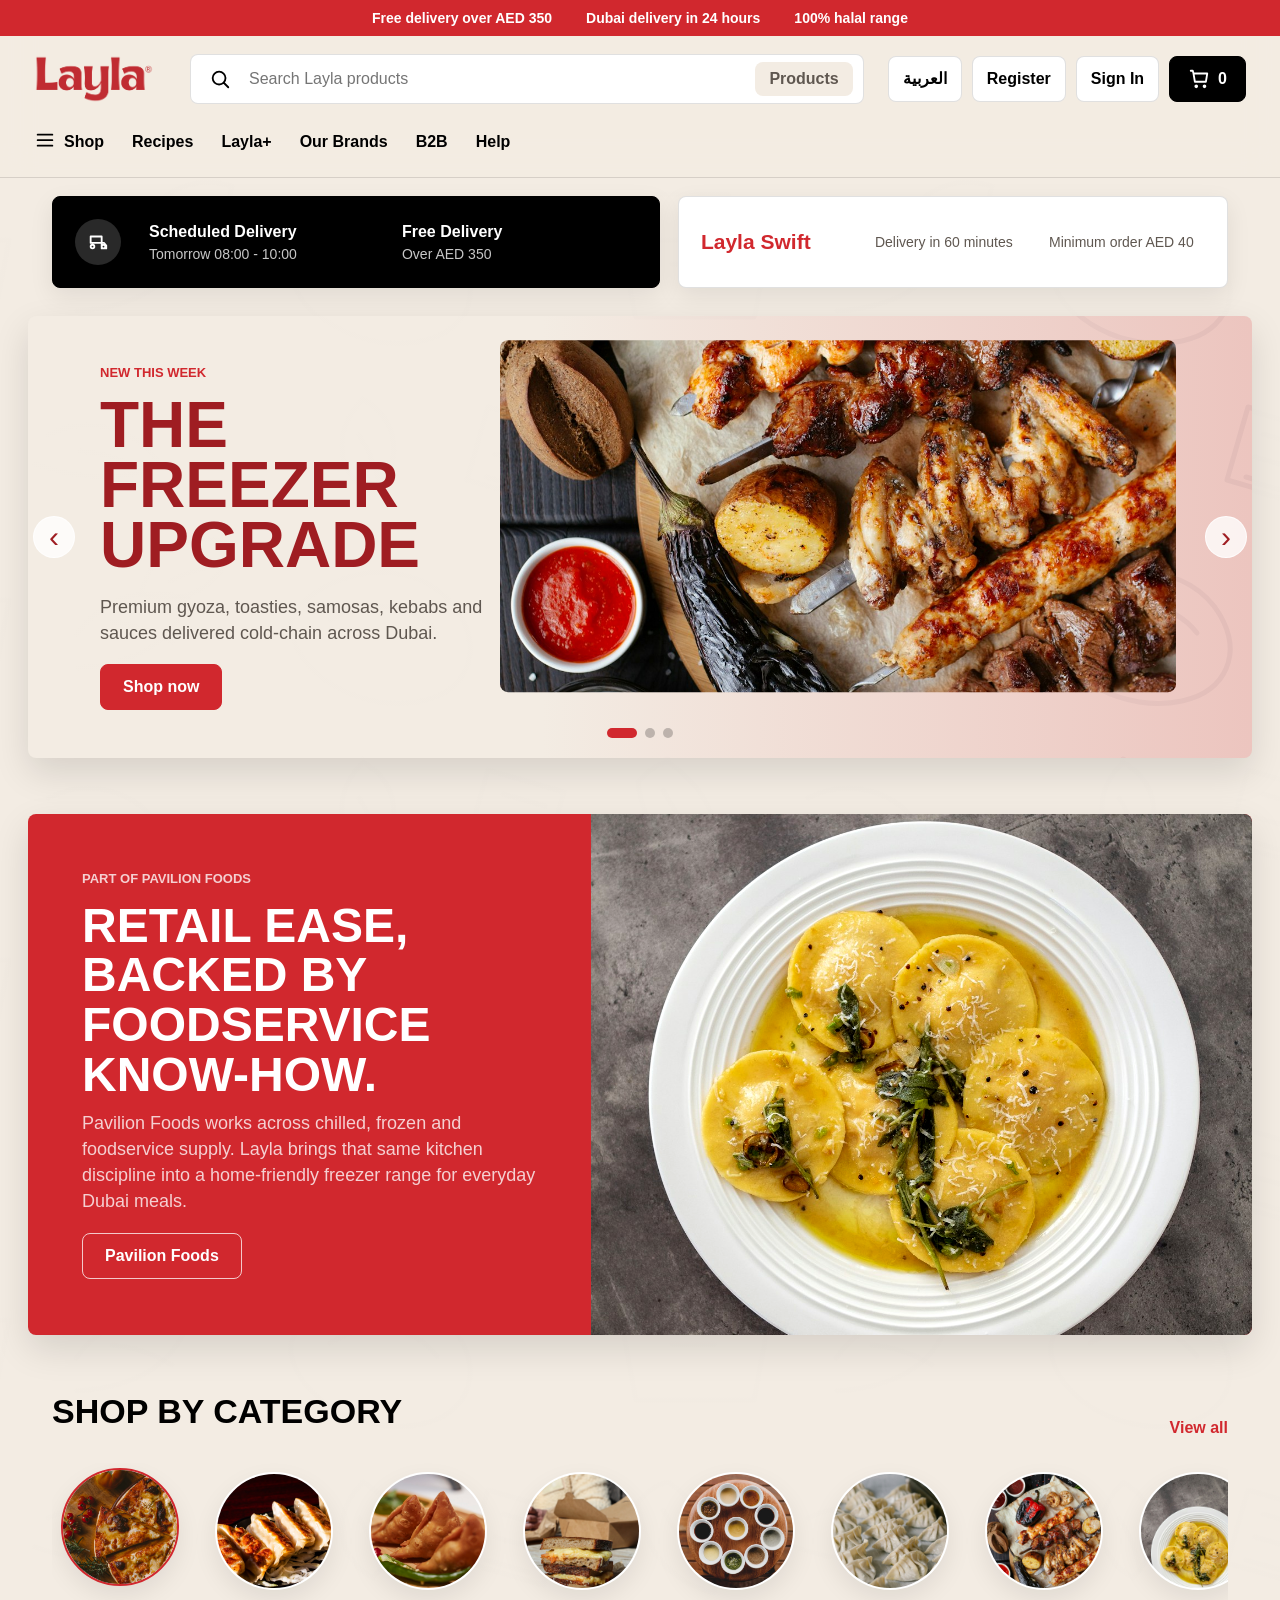
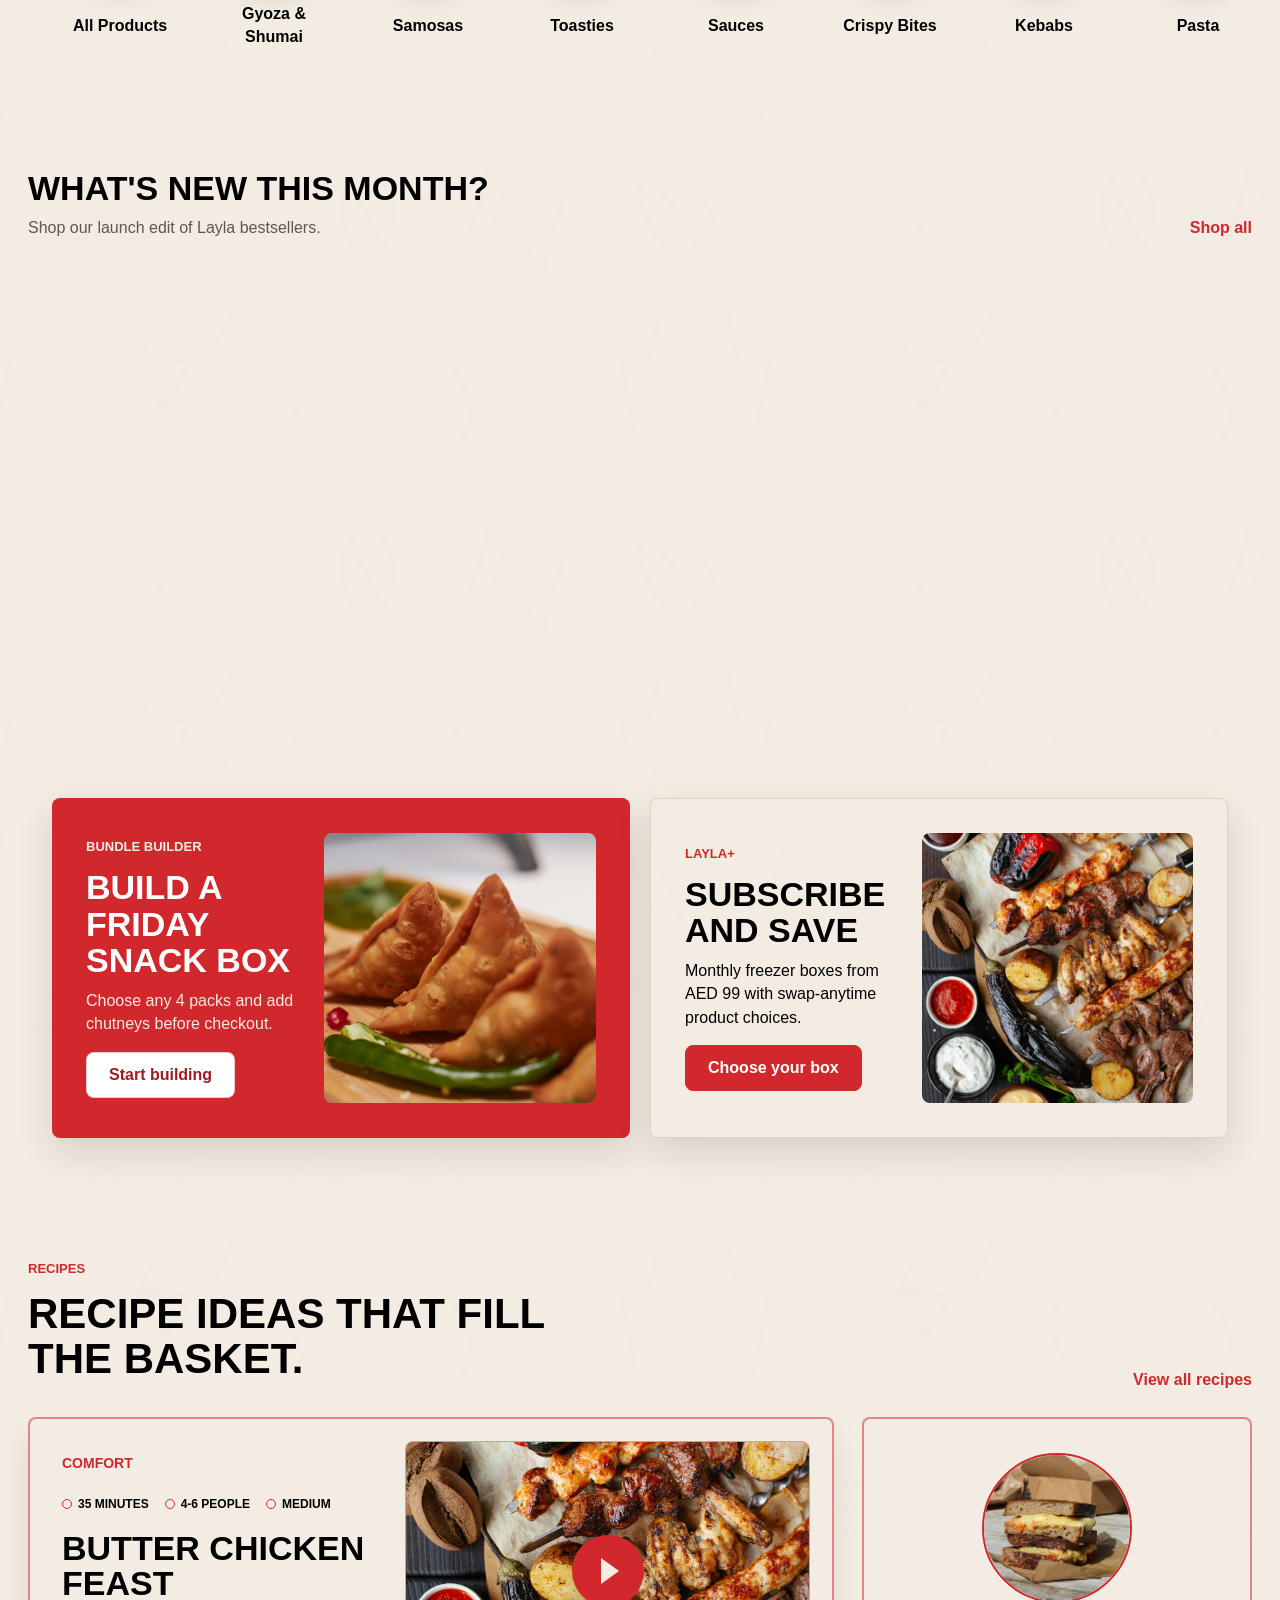
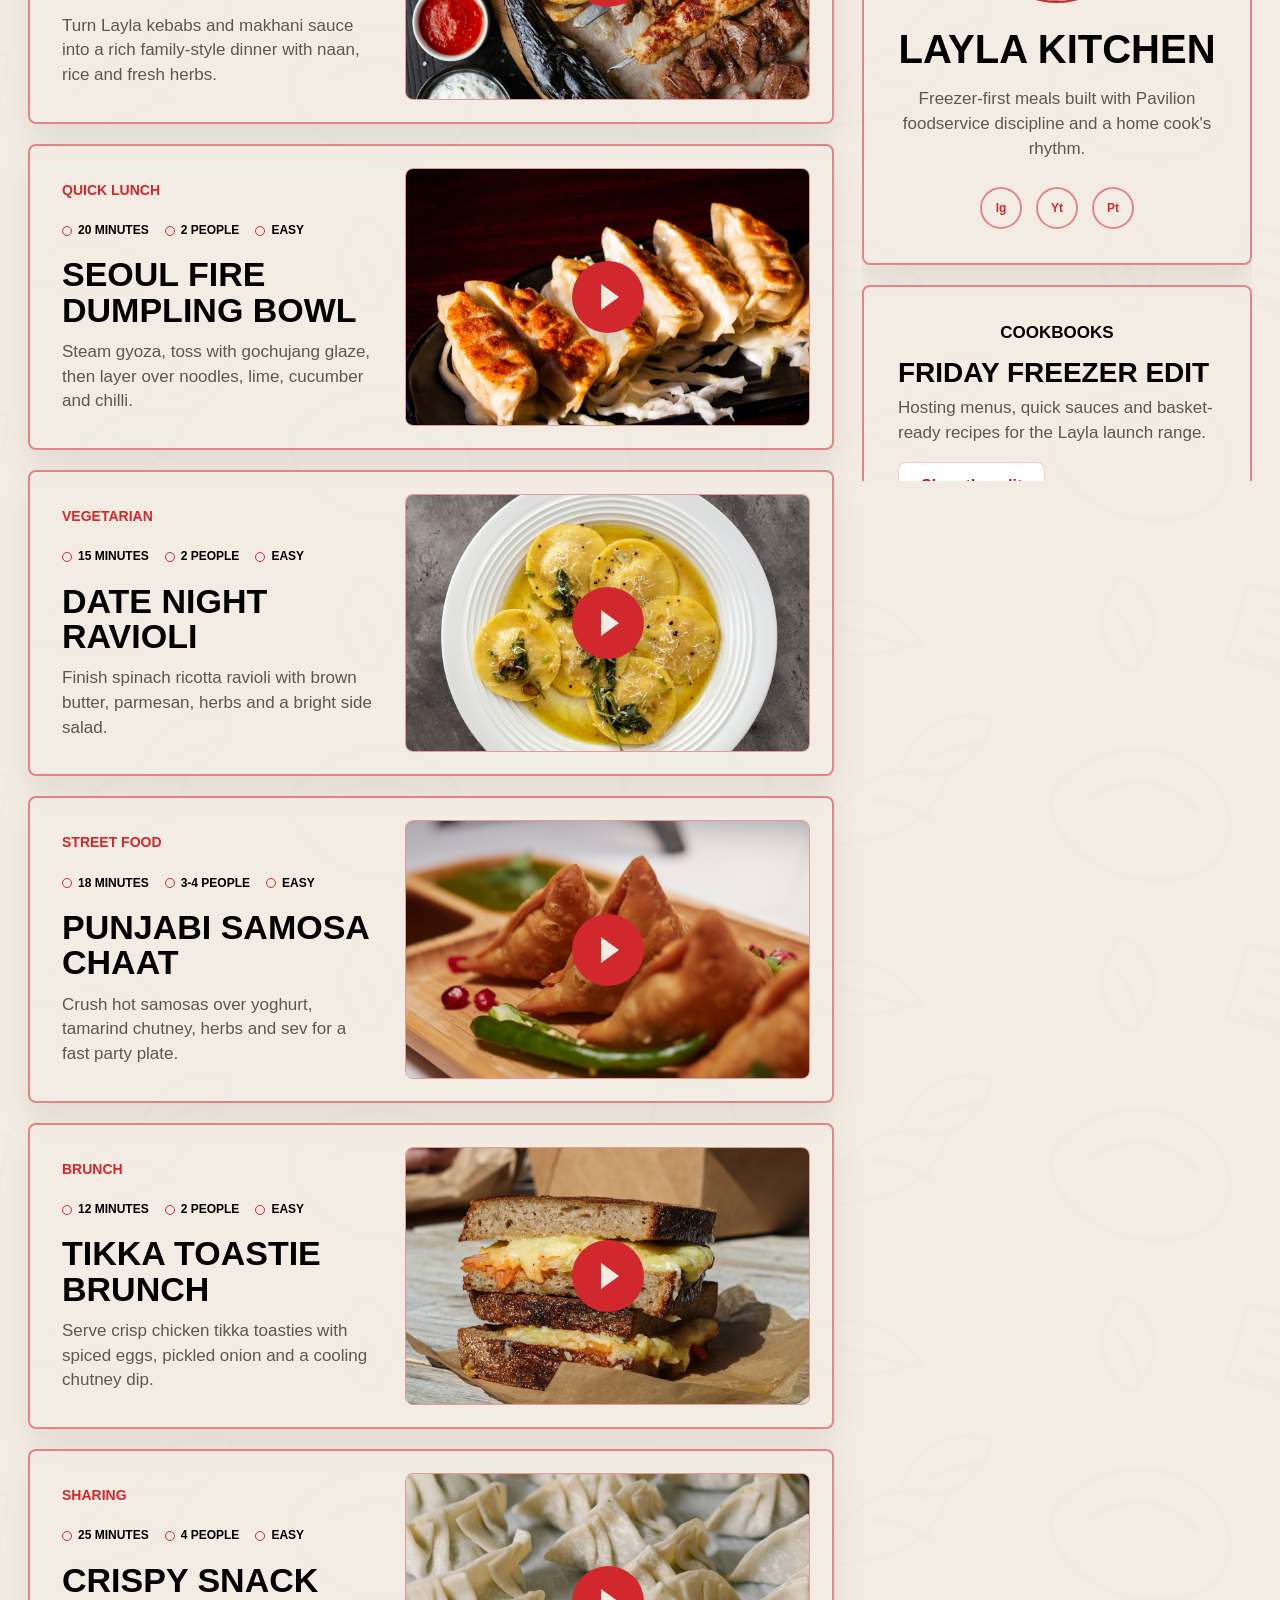
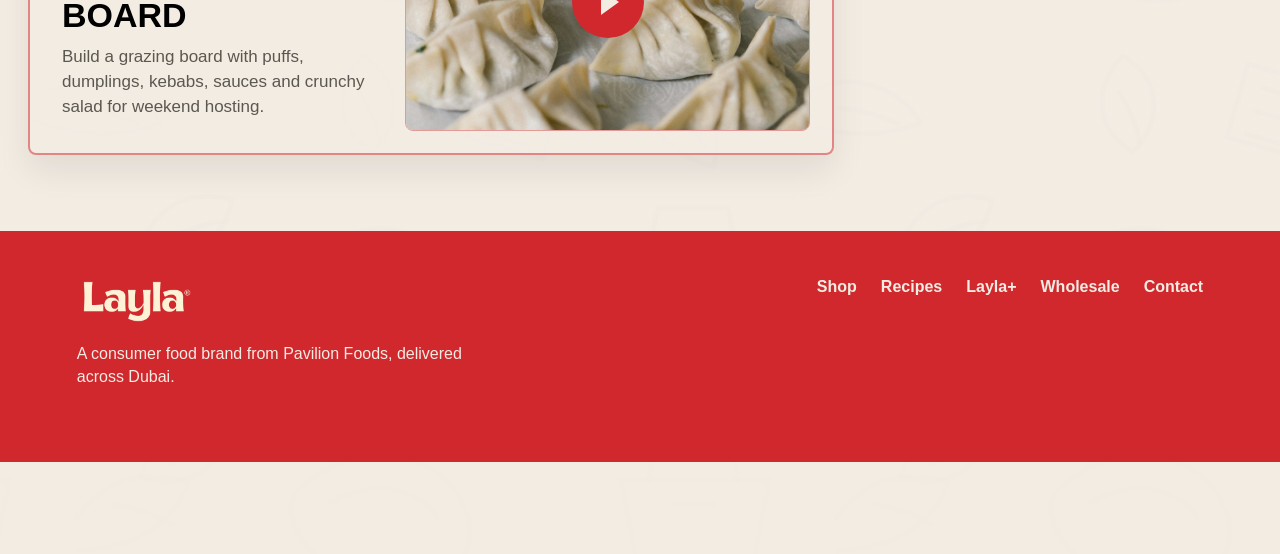
==== commit 9ac1a1c1: "Align homepage with Layla brand guidelines" ====
--- a/index.html
+++ b/index.html
@@ -5,7 +5,7 @@
     <meta name="viewport" content="width=device-width, initial-scale=1">
     <title>Layla | Premium Frozen Food Delivery UAE</title>
     <meta name="description" content="Shop Layla premium frozen meals, snacks, sauces, and subscription boxes delivered across Dubai.">
-    <link rel="icon" href="assets/layla-logo-red.png">
+    <link rel="icon" href="assets/favicon-la.svg" type="image/svg+xml">
     <link rel="stylesheet" href="styles.css">
   </head>
   <body>
@@ -19,7 +19,6 @@
       <div class="header-main">
         <a class="logo" href="#" aria-label="Layla home">
           <img src="assets/layla-logo-red.png" alt="Layla">
-          <span>by Pavilion Foods</span>
         </a>
 
         <form class="search" role="search">
--- a/styles.css
+++ b/styles.css
@@ -1,27 +1,17 @@
-@import url("https://fonts.googleapis.com/css2?family=Jost:wght@400;600;800&display=swap");
-
-@font-face {
-  font-family: "Argesta Display";
-  src: url("assets/fonts/ArgestaDisplay-Regular.woff2") format("woff2");
-  font-display: swap;
-  font-style: normal;
-  font-weight: 400;
-}
-
 :root {
-  --red: #b13a38;
-  --red-dark: #762321;
-  --cream: #fbf2d9;
-  --cream-soft: #fff9ea;
-  --ink: #141414;
-  --muted: #5e6d78;
-  --green: #0f5a3d;
-  --pavilion-blue: #1e416c;
-  --pavilion-blue-bright: #185494;
-  --pavilion-stone: #f5f3ec;
-  --gold: #c7943c;
-  --line: rgba(16, 38, 56, 0.12);
-  --shadow: 0 14px 36px rgba(16, 38, 56, 0.12);
+  --red: #d1282e;
+  --red-dark: #9f1d22;
+  --cream: #f3ece3;
+  --cream-soft: #fbf7ef;
+  --ink: #000;
+  --muted: #5f5750;
+  --teal: #2ebcc1;
+  --brand-black: #000;
+  --brand-cyan: #2ebcc1;
+  --brand-stone: #f3ece3;
+  --gold: #d1282e;
+  --line: rgba(0, 0, 0, 0.12);
+  --shadow: 0 14px 36px rgba(0, 0, 0, 0.12);
 }
 
 * {
@@ -36,10 +26,10 @@
   margin: 0;
   color: var(--ink);
   background:
-    linear-gradient(rgba(247, 247, 243, 0.9), rgba(247, 247, 243, 0.9)),
+    linear-gradient(rgba(243, 236, 227, 0.92), rgba(243, 236, 227, 0.92)),
     url("assets/food-pattern.svg") center top / 760px 360px repeat,
-    #f7f7f3;
-  font-family: "Jost", Arial, Helvetica, sans-serif;
+    var(--cream);
+  font-family: "Helvetica Neue", Helvetica, Arial, sans-serif;
   line-height: 1.45;
   padding-bottom: 92px;
 }
@@ -63,7 +53,7 @@
   position: sticky;
   top: 0;
   z-index: 30;
-  background: rgba(255, 249, 234, 0.97);
+  background: rgba(243, 236, 227, 0.97);
   border-bottom: 1px solid var(--line);
   backdrop-filter: blur(16px);
 }
@@ -88,24 +78,8 @@
   padding: 18px 34px;
 }
 
-.logo {
-  display: inline-grid;
-  align-items: center;
-  width: max-content;
-}
-
 .logo img {
   width: 120px;
-}
-
-.logo span {
-  margin-top: 3px;
-  color: var(--pavilion-blue);
-  font-size: 10px;
-  font-weight: 800;
-  line-height: 1;
-  text-transform: uppercase;
-  white-space: nowrap;
 }
 
 .search {
@@ -146,7 +120,7 @@
   height: 34px;
   padding: 0 14px;
   color: var(--muted);
-  background: #f5f5f1;
+  background: var(--cream);
   border: 0;
   border-radius: 8px;
   cursor: pointer;
@@ -180,8 +154,8 @@
   gap: 8px;
   padding: 0 18px;
   color: #fff;
-  background: var(--pavilion-blue);
-  border-color: var(--pavilion-blue);
+  background: var(--brand-black);
+  border-color: var(--brand-black);
 }
 
 .nav-row {
@@ -223,7 +197,7 @@
   background: #fff;
   border: 1px solid var(--line);
   border-radius: 8px;
-  box-shadow: 0 8px 24px rgba(16, 38, 56, 0.08);
+  box-shadow: 0 8px 24px rgba(0, 0, 0, 0.08);
 }
 
 .delivery-card strong,
@@ -239,8 +213,8 @@
 .scheduled {
   grid-template-columns: 56px 1fr 1fr;
   color: #fff;
-  background: var(--pavilion-blue);
-  border-color: var(--pavilion-blue);
+  background: var(--brand-black);
+  border-color: var(--brand-black);
 }
 
 .scheduled span {
@@ -275,7 +249,7 @@
   margin: 0 auto 56px;
   overflow: hidden;
   background:
-    linear-gradient(90deg, rgba(251, 242, 217, 0.98) 0%, rgba(255, 247, 232, 0.94) 42%, rgba(177, 58, 56, 0.18) 100%),
+    linear-gradient(90deg, rgba(243, 236, 227, 0.98) 0%, rgba(243, 236, 227, 0.94) 42%, rgba(209, 40, 46, 0.2) 100%),
     url("assets/food-pattern.svg") center / 760px 360px repeat,
     var(--cream);
   border-radius: 8px;
@@ -311,17 +285,18 @@
 .recipe-card h3,
 .chef-card h3,
 .cookbook-card h3 {
-  font-family: "Argesta Display", Georgia, serif;
-  font-weight: 400;
+  font-family: "Arial Black", Impact, sans-serif;
+  font-weight: 900;
   letter-spacing: 0;
+  text-transform: uppercase;
 }
 
 h1 {
   max-width: 520px;
   margin-bottom: 18px;
   color: var(--red-dark);
-  font-size: 66px;
-  line-height: 1;
+  font-size: 64px;
+  line-height: 0.94;
 }
 
 h2 {
@@ -339,7 +314,7 @@
 
 .hero-content p:not(.eyebrow) {
   max-width: 520px;
-  color: #475665;
+  color: var(--muted);
   font-size: 18px;
 }
 
@@ -367,7 +342,7 @@
 .secondary-action {
   color: var(--red-dark);
   background: #fff;
-  border: 1px solid rgba(177, 58, 56, 0.24);
+  border: 1px solid rgba(209, 40, 46, 0.24);
 }
 
 .outline-action {
@@ -377,7 +352,7 @@
 }
 
 .outline-action:hover {
-  color: var(--pavilion-blue);
+  color: var(--red);
   background: #fff;
 }
 
@@ -417,7 +392,7 @@
 .hero-dots span {
   width: 10px;
   height: 10px;
-  background: rgba(16, 38, 56, 0.22);
+  background: rgba(0, 0, 0, 0.22);
   border-radius: 999px;
 }
 
@@ -445,7 +420,7 @@
   overflow: hidden;
   padding: 0;
   color: #fff;
-  background: var(--pavilion-blue);
+  background: var(--red);
   border-radius: 8px;
   box-shadow: var(--shadow);
 }
@@ -484,7 +459,7 @@
   width: 100%;
   height: 100%;
   object-fit: cover;
-  filter: grayscale(1) contrast(1.08);
+  filter: saturate(1.06) contrast(1.05);
 }
 
 .section-title {
@@ -537,7 +512,7 @@
   background: #fff;
   border: 2px solid transparent;
   border-radius: 999px;
-  box-shadow: 0 10px 24px rgba(16, 38, 56, 0.08);
+  box-shadow: 0 10px 24px rgba(0, 0, 0, 0.08);
   transition: transform 160ms ease, border-color 160ms ease;
 }
 
@@ -557,9 +532,9 @@
   max-width: none;
   padding-top: 48px;
   background:
-    linear-gradient(rgba(255, 255, 255, 0.92), rgba(255, 255, 255, 0.92)),
+    linear-gradient(rgba(243, 236, 227, 0.88), rgba(243, 236, 227, 0.88)),
     url("assets/food-pattern.svg") center top / 760px 360px repeat,
-    #fff;
+    var(--cream);
 }
 
 .product-section > .section-title,
@@ -600,7 +575,7 @@
   background: var(--cream-soft);
   border: 1px solid var(--line);
   border-radius: 8px;
-  box-shadow: 0 8px 22px rgba(16, 38, 56, 0.06);
+  box-shadow: 0 8px 22px rgba(0, 0, 0, 0.06);
 }
 
 .product-card[hidden] {
@@ -715,10 +690,10 @@
 
 .feature-card.cream {
   background:
-    linear-gradient(rgba(251, 242, 217, 0.9), rgba(251, 242, 217, 0.9)),
+    linear-gradient(rgba(243, 236, 227, 0.9), rgba(243, 236, 227, 0.9)),
     url("assets/food-pattern.svg") center / 760px 360px repeat,
     var(--cream);
-  border: 1px solid rgba(30, 65, 108, 0.16);
+  border: 1px solid rgba(209, 40, 46, 0.16);
 }
 
 .recipe-section {
@@ -726,9 +701,9 @@
   padding-top: 64px;
   padding-bottom: 76px;
   background:
-    linear-gradient(rgba(245, 243, 236, 0.86), rgba(245, 243, 236, 0.86)),
+    linear-gradient(rgba(243, 236, 227, 0.88), rgba(243, 236, 227, 0.88)),
     url("assets/food-pattern.svg") center / 760px 360px repeat,
-    var(--pavilion-stone);
+    var(--cream);
 }
 
 .recipe-heading,
@@ -785,10 +760,10 @@
 .recipe-card,
 .chef-card,
 .cookbook-card {
-  background: rgba(255, 249, 234, 0.68);
-  border: 2px solid rgba(199, 148, 60, 0.68);
+  background: rgba(243, 236, 227, 0.72);
+  border: 2px solid rgba(209, 40, 46, 0.52);
   border-radius: 8px;
-  box-shadow: 0 16px 34px rgba(30, 65, 108, 0.08);
+  box-shadow: 0 16px 34px rgba(0, 0, 0, 0.08);
 }
 
 .recipe-card {
@@ -860,7 +835,7 @@
   min-height: 216px;
   margin: 22px 22px 22px 0;
   overflow: hidden;
-  border: 1px solid rgba(199, 148, 60, 0.54);
+  border: 1px solid rgba(209, 40, 46, 0.42);
   border-radius: 8px;
 }
 
@@ -895,7 +870,7 @@
   content: "";
   border-top: 13px solid transparent;
   border-bottom: 13px solid transparent;
-  border-left: 18px solid var(--pavilion-blue);
+  border-left: 18px solid var(--cream);
 }
 
 .chef-card,
@@ -912,7 +887,7 @@
   height: 150px;
   margin: 0 auto 26px;
   object-fit: cover;
-  border: 2px solid var(--gold);
+  border: 2px solid var(--red);
   border-radius: 999px;
 }
 
@@ -935,7 +910,7 @@
   width: 42px;
   height: 42px;
   color: var(--gold);
-  border: 2px solid rgba(199, 148, 60, 0.68);
+  border: 2px solid rgba(209, 40, 46, 0.52);
   border-radius: 999px;
   font-size: 12px;
   font-weight: 900;
@@ -965,9 +940,9 @@
   margin: 0 auto;
   padding: 14px;
   color: #fff;
-  background: var(--pavilion-blue);
+  background: var(--ink);
   border-radius: 8px;
-  box-shadow: 0 18px 42px rgba(16, 38, 56, 0.32);
+  box-shadow: 0 18px 42px rgba(0, 0, 0, 0.32);
 }
 
 .basket-summary.is-active {
@@ -995,7 +970,7 @@
   display: block;
   width: 0%;
   height: 100%;
-  background: linear-gradient(90deg, var(--gold), var(--cream));
+  background: linear-gradient(90deg, var(--red), var(--teal));
   transition: width 180ms ease;
 }
 
@@ -1012,7 +987,7 @@
   gap: 30px;
   padding: 44px 6vw 58px;
   color: var(--cream);
-  background: var(--pavilion-blue);
+  background: var(--red);
 }
 
 .site-footer img {
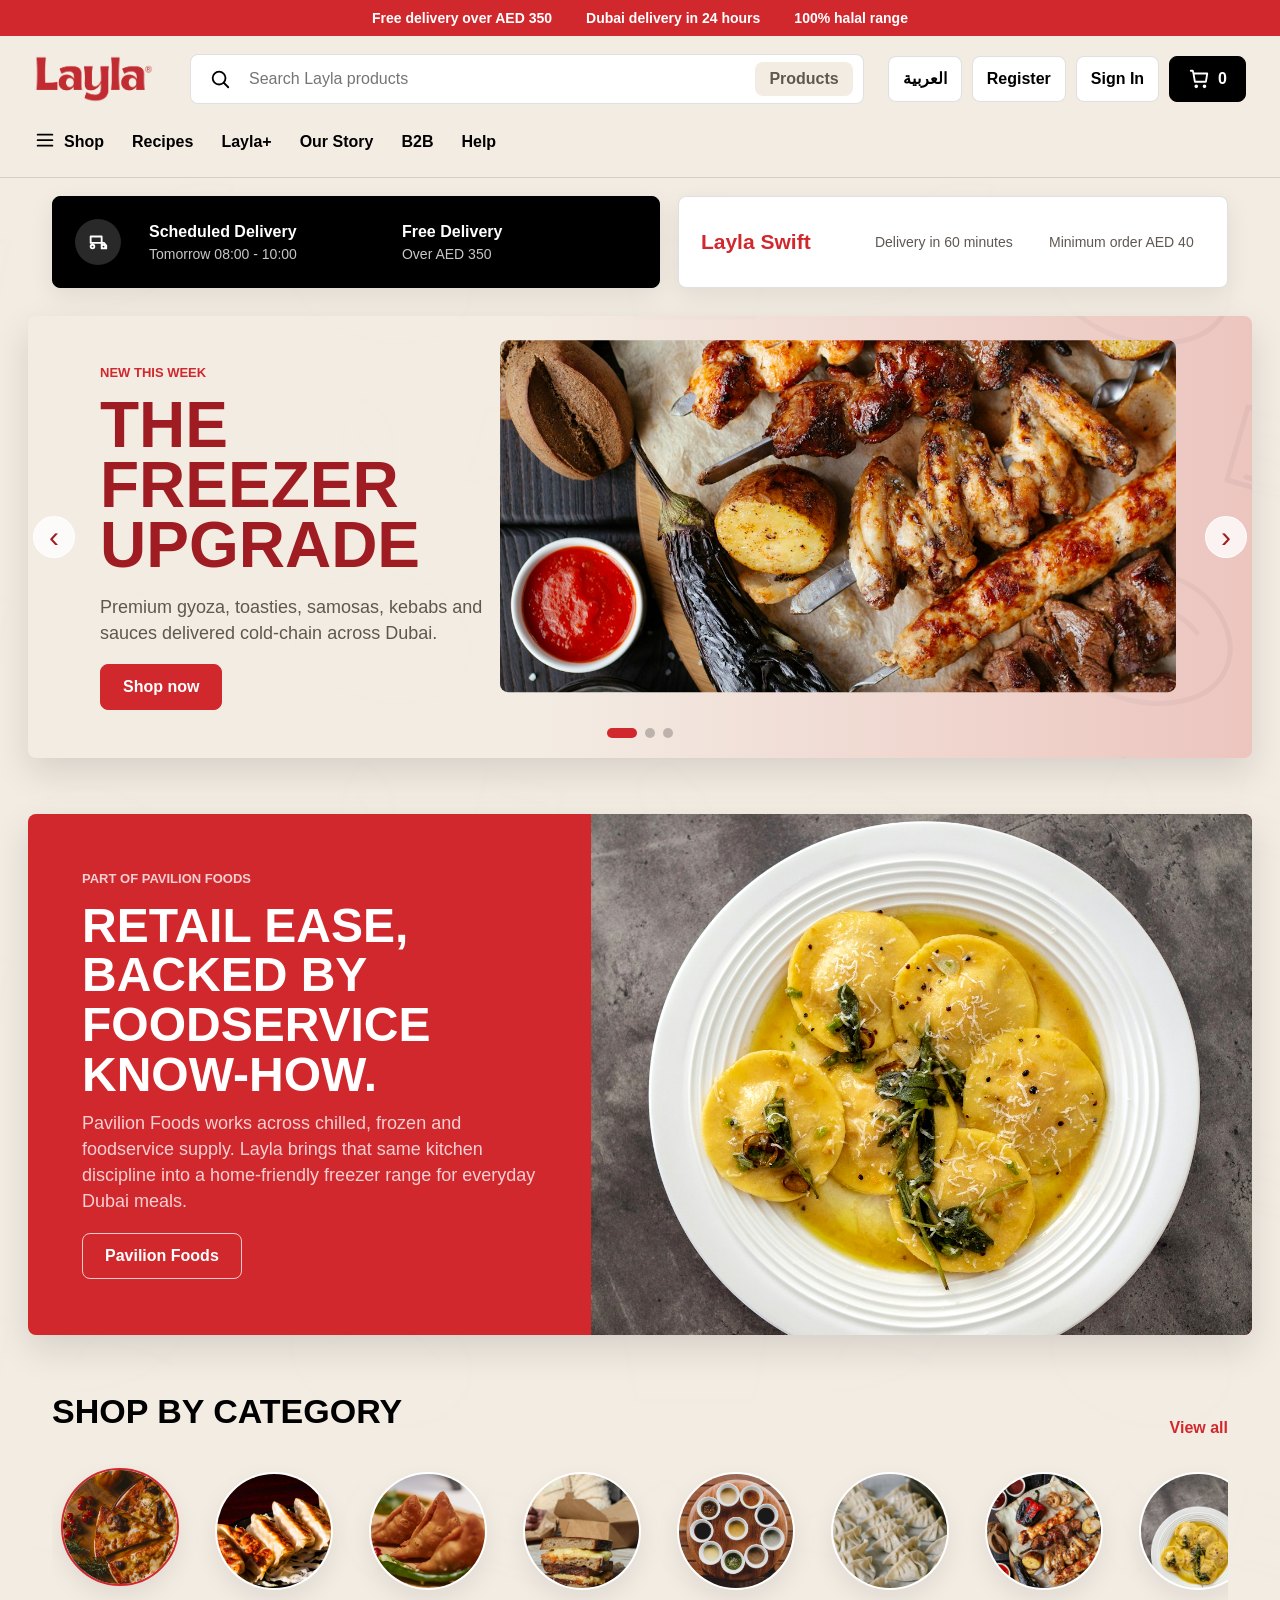
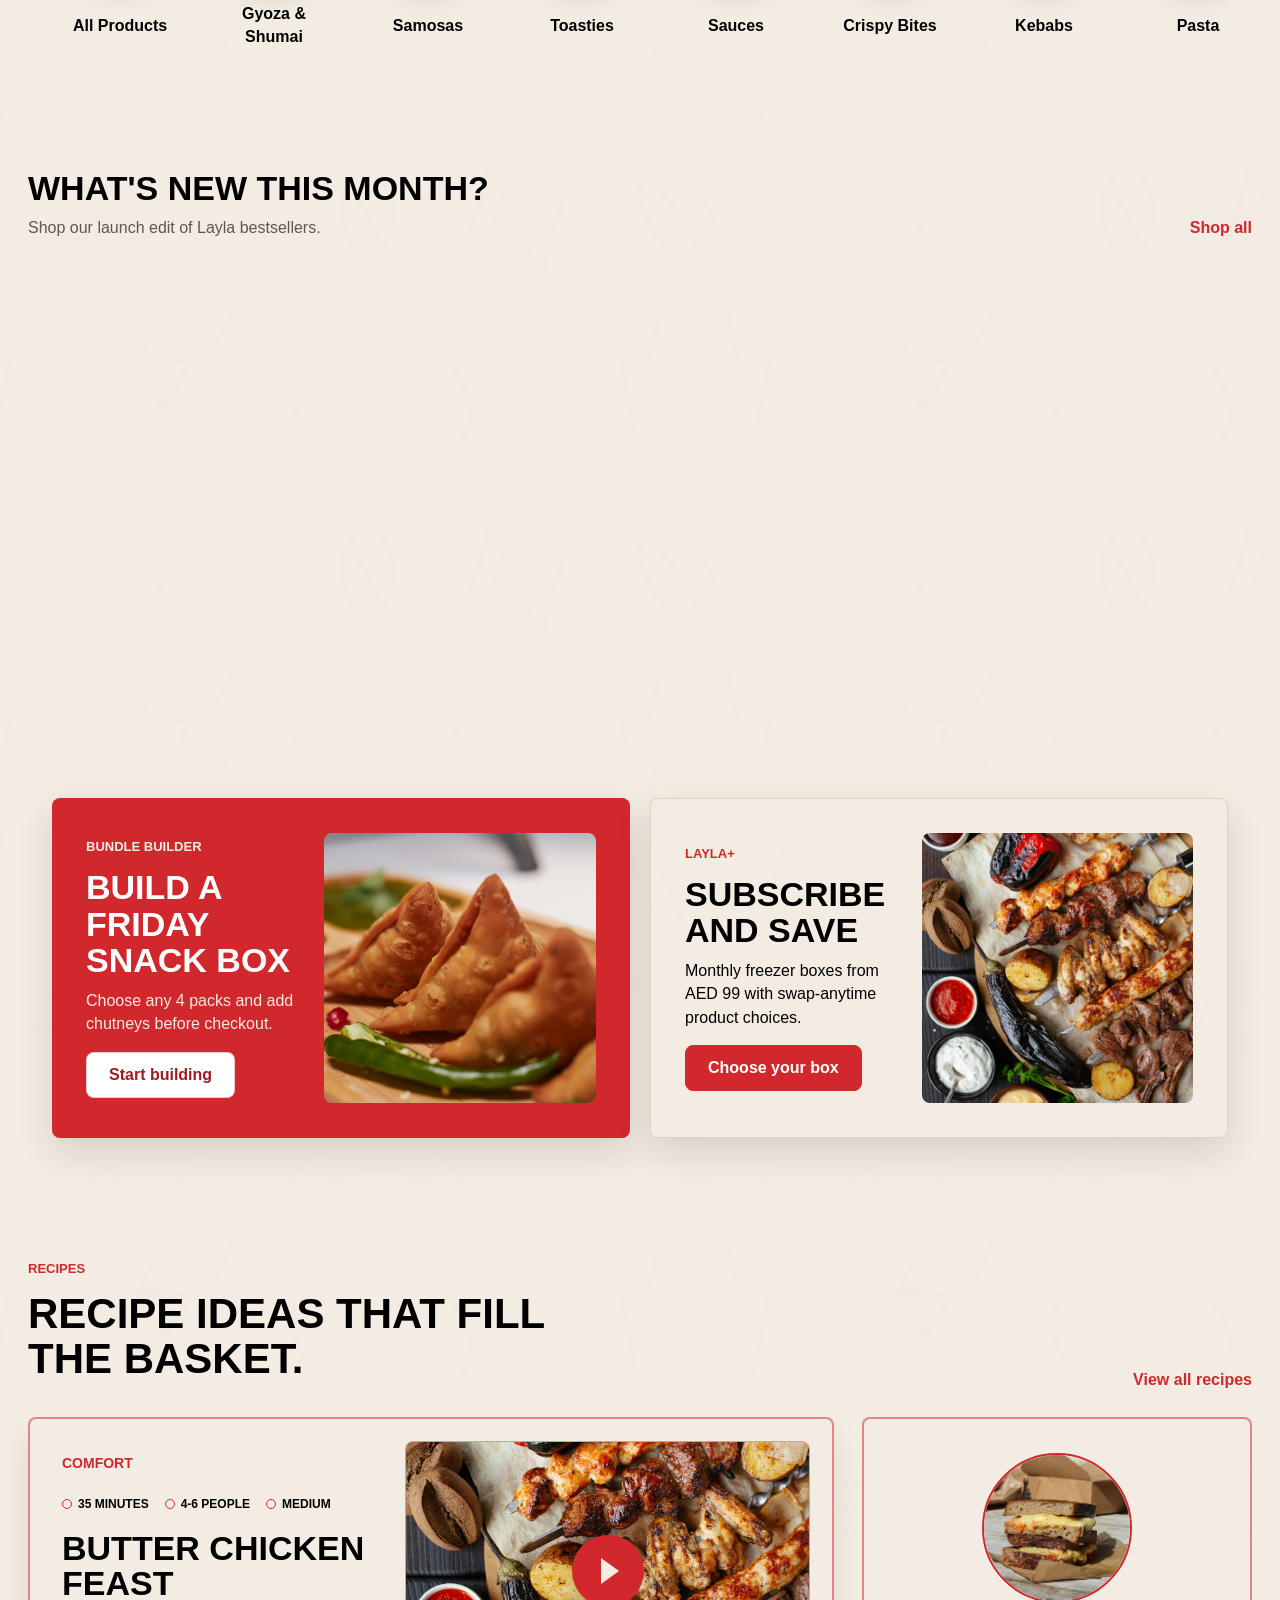
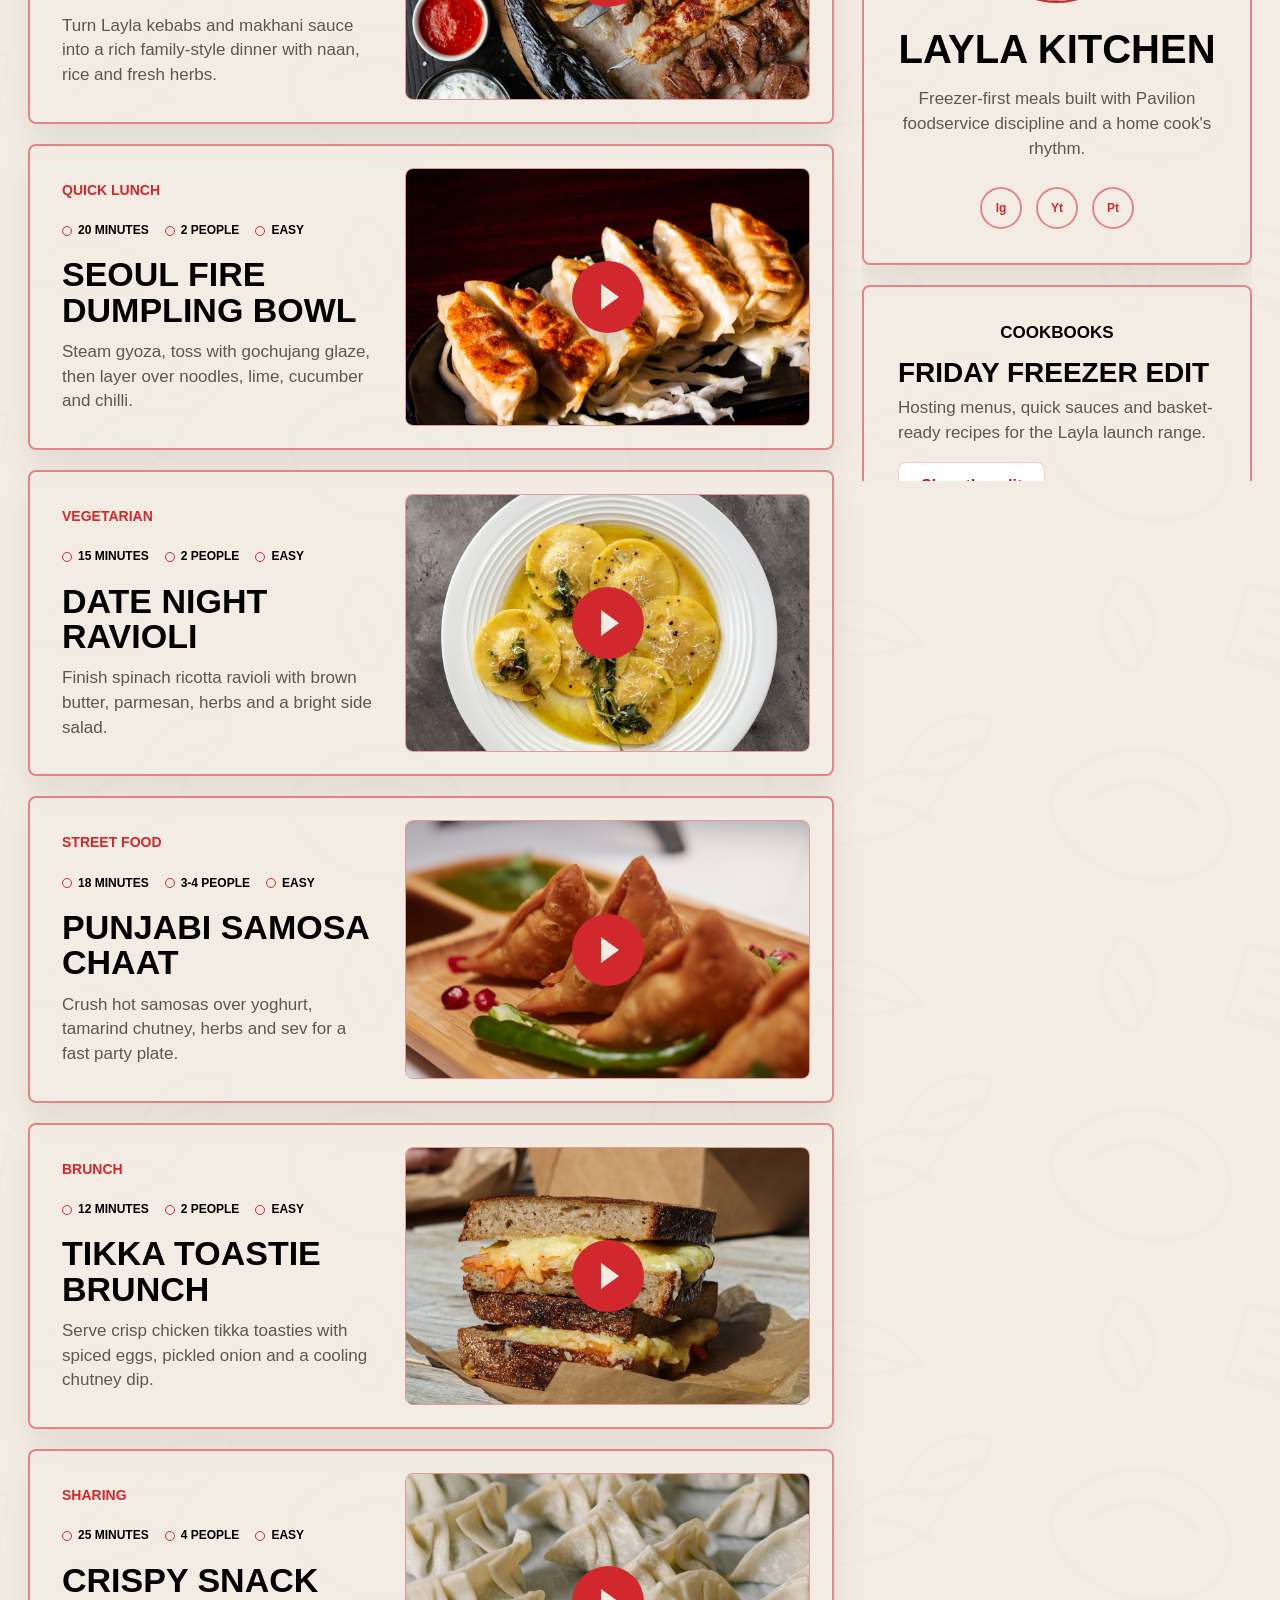
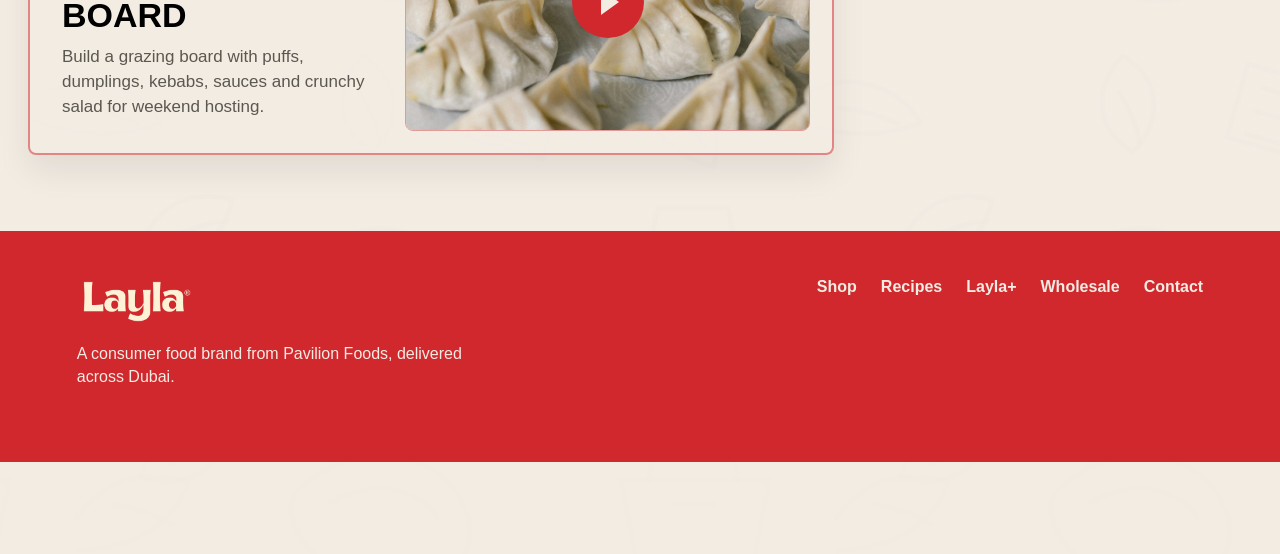
==== commit ad7c9105: "Build Layla inner page prototype" ====
--- a/index.html
+++ b/index.html
@@ -17,7 +17,7 @@
       </div>
 
       <div class="header-main">
-        <a class="logo" href="#" aria-label="Layla home">
+        <a class="logo" href="index.html" aria-label="Layla home">
           <img src="assets/layla-logo-red.png" alt="Layla">
         </a>
 
@@ -33,29 +33,29 @@
           <button class="utility-button" type="button">العربية</button>
           <button class="utility-button" type="button">Register</button>
           <button class="utility-button" type="button">Sign In</button>
-          <button class="cart-button" type="button" aria-label="Cart">
+          <a class="cart-button" href="cart.html" aria-label="Cart">
             <svg aria-hidden="true" viewBox="0 0 24 24">
               <path d="M6 6h15l-1.5 9h-12L6 6ZM6 6 5.2 3H3"></path>
               <circle cx="9" cy="20" r="1"></circle>
               <circle cx="18" cy="20" r="1"></circle>
             </svg>
             <span id="cartCount">0</span>
-          </button>
+          </a>
         </div>
       </div>
 
       <nav class="nav-row" aria-label="Main navigation">
-        <a href="#shop">
+        <a href="shop.html">
           <svg aria-hidden="true" viewBox="0 0 24 24">
             <path d="M4 10h16M4 4h16M4 16h16"></path>
           </svg>
           Shop
         </a>
-        <a href="#recipes">Recipes</a>
-        <a href="#layla-plus">Layla+</a>
-        <a href="#brands">Our Brands</a>
-        <a href="#b2b">B2B</a>
-        <a href="#help">Help</a>
+        <a href="recipes.html">Recipes</a>
+        <a href="layla-plus.html">Layla+</a>
+        <a href="about.html">Our Story</a>
+        <a href="b2b.html">B2B</a>
+        <a href="contact.html">Help</a>
       </nav>
     </header>
 
@@ -90,7 +90,7 @@
           <p class="eyebrow">New this week</p>
           <h1 id="heroTitle">The freezer upgrade</h1>
           <p id="heroCopy">Premium gyoza, toasties, samosas, kebabs and sauces delivered cold-chain across Dubai.</p>
-          <a class="primary-action" id="heroCta" href="#bestsellers">Shop now</a>
+          <a class="primary-action" id="heroCta" href="shop.html">Shop now</a>
         </div>
         <img class="hero-image" src="assets/photos/kebab.jpg" alt="Grilled kebab platter with sauces">
         <button class="hero-arrow" type="button" id="nextHero" aria-label="Next hero">›</button>
@@ -116,7 +116,7 @@
       <section class="category-section" id="brands">
         <div class="section-title">
           <h2>Shop by category</h2>
-          <a href="#">View all</a>
+          <a href="shop.html">View all</a>
         </div>
 
         <div class="category-row">
@@ -161,11 +161,11 @@
             <h2>What's new this month?</h2>
             <p id="productStatus">Shop our launch edit of Layla bestsellers.</p>
           </div>
-          <a href="#">Shop all</a>
+          <a href="shop.html">Shop all</a>
         </div>
 
         <div class="product-grid" id="productGrid">
-          <article class="product-card" data-category="Fold & Steam" data-name="Wagyu Gyoza" data-price="65">
+          <article class="product-card" data-sku="47" data-category="Fold & Steam" data-name="Wagyu Gyoza" data-price="65">
             <button class="wishlist" type="button" aria-label="Save Wagyu Gyoza">♡</button>
             <img src="assets/photos/gyoza.jpg" alt="Layla Wagyu Gyoza">
             <div class="product-body">
@@ -178,7 +178,7 @@
             </div>
           </article>
 
-          <article class="product-card" data-category="Melt" data-name="Chicken Tikka Toastie" data-price="38">
+          <article class="product-card" data-sku="51" data-category="Melt" data-name="Chicken Tikka Toastie" data-price="38">
             <button class="wishlist" type="button" aria-label="Save Chicken Tikka Toastie">♡</button>
             <img src="assets/photos/toastie.jpg" alt="Layla Chicken Tikka Toastie">
             <div class="product-body">
@@ -191,7 +191,7 @@
             </div>
           </article>
 
-          <article class="product-card" data-category="Golden Wraps" data-name="Punjabi Samosa" data-price="32">
+          <article class="product-card" data-sku="34" data-category="Golden Wraps" data-name="Punjabi Samosa" data-price="32">
             <button class="wishlist" type="button" aria-label="Save Punjabi Samosa">♡</button>
             <img src="assets/photos/samosa.jpg" alt="Layla Punjabi Samosa">
             <div class="product-body">
@@ -204,7 +204,7 @@
             </div>
           </article>
 
-          <article class="product-card" data-category="The Crunch" data-name="Shawarma Puff" data-price="42">
+          <article class="product-card" data-sku="66" data-category="The Crunch" data-name="Shawarma Puff" data-price="42">
             <button class="wishlist" type="button" aria-label="Save Shawarma Puff">♡</button>
             <img src="assets/photos/pizza.jpg" alt="Layla Shawarma Puff">
             <div class="product-body">
@@ -217,7 +217,7 @@
             </div>
           </article>
 
-          <article class="product-card" data-category="The Crunch" data-name="Korean Chicken Popcorn" data-price="45">
+          <article class="product-card" data-sku="39" data-category="The Crunch" data-name="Korean Chicken Popcorn" data-price="45">
             <button class="wishlist" type="button" aria-label="Save Korean Chicken Popcorn">♡</button>
             <img src="assets/photos/dumplings.jpg" alt="Layla Korean Chicken Popcorn">
             <div class="product-body">
@@ -230,7 +230,7 @@
             </div>
           </article>
 
-          <article class="product-card" data-category="The Long Game" data-name="Spinach Ricotta Ravioli" data-price="52">
+          <article class="product-card" data-sku="74" data-category="The Long Game" data-name="Spinach Ricotta Ravioli" data-price="52">
             <button class="wishlist" type="button" aria-label="Save Spinach Ricotta Ravioli">♡</button>
             <img src="assets/photos/ravioli.jpg" alt="Layla Spinach and Ricotta Ravioli">
             <div class="product-body">
@@ -251,7 +251,7 @@
             <p class="eyebrow">Bundle builder</p>
             <h2>Build a Friday snack box</h2>
             <p>Choose any 4 packs and add chutneys before checkout.</p>
-            <a class="secondary-action" href="#bestsellers">Start building</a>
+            <a class="secondary-action" href="shop.html">Start building</a>
           </div>
           <img src="assets/photos/samosa.jpg" alt="Samosa snack platter">
         </article>
@@ -260,7 +260,7 @@
             <p class="eyebrow">Layla+</p>
             <h2>Subscribe and save</h2>
             <p>Monthly freezer boxes from AED 99 with swap-anytime product choices.</p>
-            <a class="primary-action" href="#">Choose your box</a>
+            <a class="primary-action" href="layla-plus.html">Choose your box</a>
           </div>
           <img src="assets/photos/kebab.jpg" alt="Assorted grilled meal platter">
         </article>
@@ -272,7 +272,7 @@
             <p class="eyebrow">Recipes</p>
             <h2>Recipe ideas that fill the basket.</h2>
           </div>
-          <a href="#">View all recipes</a>
+          <a href="recipes.html">View all recipes</a>
         </div>
 
         <div class="recipe-layout">
@@ -396,7 +396,7 @@
               <p class="eyebrow">Cookbooks</p>
               <h3>Friday Freezer Edit</h3>
               <p>Hosting menus, quick sauces and basket-ready recipes for the Layla launch range.</p>
-              <a class="secondary-action" href="#bestsellers">Shop the edit</a>
+              <a class="secondary-action" href="shop.html">Shop the edit</a>
             </article>
           </aside>
         </div>
@@ -411,7 +411,7 @@
       <div class="progress-track" aria-hidden="true">
         <span id="progressFill"></span>
       </div>
-      <button type="button">Checkout</button>
+      <a href="checkout.html">Checkout</a>
     </aside>
 
     <footer class="site-footer" id="help">
@@ -420,14 +420,15 @@
         <p>A consumer food brand from Pavilion Foods, delivered across Dubai.</p>
       </div>
       <nav aria-label="Footer">
-        <a href="#shop">Shop</a>
-        <a href="#recipes">Recipes</a>
-        <a href="#layla-plus">Layla+</a>
-        <a href="#b2b">Wholesale</a>
-        <a href="#">Contact</a>
+        <a href="shop.html">Shop</a>
+        <a href="recipes.html">Recipes</a>
+        <a href="layla-plus.html">Layla+</a>
+        <a href="b2b.html">Wholesale</a>
+        <a href="contact.html">Contact</a>
       </nav>
     </footer>
 
+    <script src="site-data.js"></script>
     <script src="script.js"></script>
   </body>
 </html>
--- a/styles.css
+++ b/styles.css
@@ -45,8 +45,20 @@
 }
 
 button,
+input,
+select,
+textarea {
+  font: inherit;
+}
+
+select,
+textarea,
 input {
-  font: inherit;
+  color: var(--ink);
+}
+
+textarea {
+  resize: vertical;
 }
 
 .site-header {
@@ -974,7 +986,11 @@
   transition: width 180ms ease;
 }
 
-.basket-summary button {
+.basket-summary button,
+.basket-summary a {
+  display: inline-flex;
+  align-items: center;
+  justify-content: center;
   min-height: 42px;
   color: var(--ink);
   background: var(--cream);
@@ -1003,6 +1019,928 @@
   font-weight: 900;
 }
 
+.page-shell {
+  min-height: 70vh;
+  padding: 26px 24px 72px;
+}
+
+.breadcrumb {
+  display: flex;
+  flex-wrap: wrap;
+  align-items: center;
+  gap: 8px;
+  margin-bottom: 18px;
+  color: var(--muted);
+  font-size: 13px;
+  font-weight: 800;
+}
+
+.breadcrumb a {
+  color: var(--red);
+}
+
+.page-hero {
+  position: relative;
+  display: grid;
+  grid-template-columns: minmax(320px, 0.92fr) minmax(360px, 1.08fr);
+  gap: 34px;
+  align-items: center;
+  max-width: 1224px;
+  min-height: 430px;
+  margin: 0 auto 34px;
+  overflow: hidden;
+  padding: 44px;
+  background:
+    linear-gradient(90deg, rgba(243, 236, 227, 0.98), rgba(243, 236, 227, 0.86)),
+    url("assets/food-pattern.svg") center / 760px 360px repeat,
+    var(--cream);
+  border: 1px solid rgba(209, 40, 46, 0.2);
+  border-radius: 8px;
+  box-shadow: var(--shadow);
+}
+
+.page-hero h1 {
+  max-width: 720px;
+  margin-bottom: 18px;
+  font-size: 58px;
+}
+
+.page-hero p:not(.eyebrow) {
+  max-width: 620px;
+  color: var(--muted);
+  font-size: 19px;
+}
+
+.compact-hero {
+  grid-template-columns: 1fr;
+  min-height: 280px;
+}
+
+.hero-actions {
+  display: flex;
+  flex-wrap: wrap;
+  gap: 12px;
+  margin-top: 26px;
+}
+
+.stacked-showcase {
+  position: relative;
+  min-height: 360px;
+}
+
+.stack-card {
+  position: absolute;
+  right: 5%;
+  top: 50%;
+  width: min(320px, 78%);
+  overflow: hidden;
+  background: var(--cream-soft);
+  border: 2px solid rgba(209, 40, 46, 0.52);
+  border-radius: 8px;
+  box-shadow: 0 26px 52px rgba(0, 0, 0, 0.18);
+  transform: translateY(-50%) rotate(-7deg);
+  transform-origin: center;
+}
+
+.stack-card:nth-child(2) {
+  right: 22%;
+  transform: translateY(-46%) rotate(5deg);
+}
+
+.stack-card:nth-child(3) {
+  right: 39%;
+  transform: translateY(-42%) rotate(-1deg);
+}
+
+.stack-card img {
+  width: 100%;
+  aspect-ratio: 1.1;
+  object-fit: cover;
+}
+
+.stack-card span {
+  display: block;
+  padding: 14px 16px 16px;
+  color: var(--red);
+  font-weight: 900;
+  text-transform: uppercase;
+}
+
+.trust-strip {
+  display: flex;
+  flex-wrap: wrap;
+  justify-content: center;
+  gap: 10px;
+  max-width: 1224px;
+  margin: 0 auto 34px;
+}
+
+.trust-strip span {
+  padding: 11px 16px;
+  color: var(--red-dark);
+  background: rgba(255, 255, 255, 0.76);
+  border: 1px solid rgba(209, 40, 46, 0.18);
+  border-radius: 999px;
+  font-size: 13px;
+  font-weight: 900;
+}
+
+.shop-layout {
+  display: grid;
+  grid-template-columns: 284px minmax(0, 1fr);
+  gap: 24px;
+  max-width: 1224px;
+  margin: 0 auto;
+}
+
+.filter-panel,
+.order-summary,
+.form-card,
+.inner-band {
+  background: rgba(251, 247, 239, 0.88);
+  border: 1px solid rgba(209, 40, 46, 0.24);
+  border-radius: 8px;
+  box-shadow: 0 14px 34px rgba(0, 0, 0, 0.08);
+}
+
+.filter-panel {
+  align-self: start;
+  min-width: 0;
+  padding: 18px;
+}
+
+.collection-panel,
+.shop-layout > *,
+.recipe-index-layout > *,
+.account-grid > *,
+.checkout-grid > *,
+.cart-page > *,
+.form-section > * {
+  min-width: 0;
+}
+
+.sticky-panel {
+  position: sticky;
+  top: 170px;
+}
+
+.filter-heading {
+  display: flex;
+  align-items: center;
+  justify-content: space-between;
+  gap: 12px;
+  margin-bottom: 14px;
+}
+
+.filter-heading .eyebrow {
+  margin-bottom: 0;
+}
+
+.category-rail {
+  display: grid;
+  gap: 8px;
+  min-width: 0;
+}
+
+.category-rail a,
+.filter-panel > a {
+  display: grid;
+  grid-template-columns: 42px minmax(0, 1fr);
+  gap: 10px;
+  align-items: center;
+  min-height: 52px;
+  padding: 8px;
+  border: 1px solid transparent;
+  border-radius: 8px;
+  font-weight: 900;
+}
+
+.filter-panel > a {
+  grid-template-columns: 1fr;
+}
+
+.category-rail a:first-child {
+  grid-template-columns: 1fr;
+  color: var(--red);
+}
+
+.category-rail a.is-active,
+.filter-panel a.is-active {
+  color: var(--red-dark);
+  background: #fff;
+  border-color: rgba(209, 40, 46, 0.26);
+}
+
+.category-rail img {
+  width: 42px;
+  height: 42px;
+  object-fit: cover;
+  border-radius: 999px;
+}
+
+.category-rail small {
+  display: block;
+  color: var(--muted);
+  font-size: 11px;
+  font-weight: 700;
+}
+
+.filter-box {
+  display: grid;
+  gap: 10px;
+  margin-top: 18px;
+  padding-top: 18px;
+  border-top: 1px solid rgba(0, 0, 0, 0.12);
+}
+
+.filter-box label,
+.filter-box span {
+  color: var(--muted);
+  font-weight: 800;
+}
+
+.collection-toolbar {
+  display: flex;
+  align-items: center;
+  justify-content: space-between;
+  gap: 16px;
+  margin-bottom: 18px;
+  padding: 14px;
+  background: rgba(255, 255, 255, 0.66);
+  border: 1px solid rgba(209, 40, 46, 0.16);
+  border-radius: 8px;
+}
+
+.quick-pills {
+  display: flex;
+  flex-wrap: wrap;
+  gap: 8px;
+}
+
+.quick-pills button,
+.collection-toolbar select {
+  height: 38px;
+  padding: 0 12px;
+  background: #fff;
+  border: 1px solid rgba(209, 40, 46, 0.22);
+  border-radius: 8px;
+  font-weight: 900;
+}
+
+.collection-toolbar label {
+  display: inline-flex;
+  align-items: center;
+  gap: 10px;
+  color: var(--muted);
+  font-size: 13px;
+  font-weight: 900;
+}
+
+.collection-grid {
+  grid-template-columns: repeat(3, minmax(0, 1fr));
+  max-width: none;
+}
+
+.collection-product mark {
+  position: absolute;
+  top: 12px;
+  left: 12px;
+  padding: 7px 10px;
+  color: #fff;
+  background: var(--red);
+  border-radius: 999px;
+  font-size: 11px;
+  font-weight: 900;
+  text-transform: uppercase;
+}
+
+.product-image-link {
+  display: block;
+}
+
+.product-image-link img {
+  width: 100%;
+  aspect-ratio: 1.05;
+  object-fit: cover;
+}
+
+.product-detail {
+  display: grid;
+  grid-template-columns: minmax(320px, 0.95fr) minmax(340px, 1.05fr);
+  gap: 36px;
+  max-width: 1224px;
+  margin: 0 auto 34px;
+  align-items: start;
+}
+
+.product-gallery,
+.product-info {
+  background: rgba(251, 247, 239, 0.88);
+  border: 1px solid rgba(209, 40, 46, 0.24);
+  border-radius: 8px;
+  box-shadow: var(--shadow);
+}
+
+.product-gallery {
+  overflow: hidden;
+  padding: 18px;
+}
+
+.main-product-image {
+  width: 100%;
+  aspect-ratio: 1;
+  object-fit: cover;
+  background: #fff;
+  border-radius: 8px;
+}
+
+.gallery-strip {
+  display: grid;
+  grid-template-columns: repeat(3, 1fr);
+  gap: 10px;
+  margin-top: 12px;
+}
+
+.gallery-strip img {
+  width: 100%;
+  aspect-ratio: 1.2;
+  object-fit: cover;
+  background: #fff;
+  border: 1px solid rgba(209, 40, 46, 0.18);
+  border-radius: 8px;
+}
+
+.product-info {
+  padding: 36px;
+}
+
+.product-info h1 {
+  font-size: 56px;
+}
+
+.product-points {
+  display: flex;
+  flex-wrap: wrap;
+  gap: 10px;
+  margin: 22px 0;
+}
+
+.product-points span {
+  padding: 10px 13px;
+  color: var(--red-dark);
+  background: #fff;
+  border: 1px solid rgba(209, 40, 46, 0.18);
+  border-radius: 999px;
+  font-weight: 900;
+}
+
+.price-line {
+  display: flex;
+  flex-wrap: wrap;
+  align-items: baseline;
+  gap: 14px;
+  margin-bottom: 24px;
+}
+
+.price-line strong {
+  color: var(--red);
+  font-size: 34px;
+  font-family: "Arial Black", Impact, sans-serif;
+}
+
+.price-line small {
+  color: var(--muted);
+  font-weight: 800;
+}
+
+.purchase-row {
+  display: grid;
+  grid-template-columns: 130px minmax(0, 1fr);
+  gap: 12px;
+}
+
+.quantity-stepper {
+  display: grid;
+  grid-template-columns: 38px 1fr 38px;
+  min-height: 48px;
+  background: #fff;
+  border: 1px solid rgba(209, 40, 46, 0.22);
+  border-radius: 8px;
+}
+
+.quantity-stepper button {
+  background: transparent;
+  border: 0;
+  cursor: pointer;
+  font-weight: 900;
+}
+
+.quantity-stepper output {
+  display: grid;
+  place-items: center;
+  font-weight: 900;
+}
+
+.subscription-callout {
+  display: grid;
+  gap: 4px;
+  margin-top: 24px;
+  padding: 18px;
+  color: #fff;
+  background: var(--red);
+  border-radius: 8px;
+}
+
+.subscription-callout span {
+  color: rgba(255, 255, 255, 0.78);
+}
+
+.subscription-callout a {
+  margin-top: 8px;
+  font-weight: 900;
+}
+
+.product-tabs,
+.related-products {
+  max-width: 1224px;
+  margin: 0 auto 34px;
+}
+
+.product-tabs {
+  display: grid;
+  gap: 8px;
+  padding: 20px;
+}
+
+.product-tabs summary,
+.accordion-list summary {
+  cursor: pointer;
+  font-family: "Arial Black", Impact, sans-serif;
+  font-weight: 900;
+  text-transform: uppercase;
+}
+
+.product-tabs p,
+.accordion-list p {
+  color: var(--muted);
+}
+
+.compact-grid {
+  grid-template-columns: repeat(4, minmax(0, 1fr));
+}
+
+.recipe-index-layout,
+.account-grid,
+.checkout-grid,
+.form-section {
+  display: grid;
+  grid-template-columns: 280px minmax(0, 1fr);
+  gap: 24px;
+  max-width: 1224px;
+  margin: 0 auto;
+}
+
+.recipe-index-grid {
+  display: grid;
+  gap: 18px;
+}
+
+.recipe-index-card {
+  display: grid;
+  grid-template-columns: minmax(240px, 0.85fr) minmax(300px, 1.15fr);
+  gap: 0;
+  overflow: hidden;
+  background: rgba(251, 247, 239, 0.88);
+  border: 2px solid rgba(209, 40, 46, 0.44);
+  border-radius: 8px;
+  box-shadow: 0 14px 34px rgba(0, 0, 0, 0.08);
+}
+
+.recipe-index-card img {
+  width: 100%;
+  height: 100%;
+  min-height: 260px;
+  object-fit: cover;
+}
+
+.recipe-index-card > div {
+  padding: 30px;
+}
+
+.recipe-index-card h3 {
+  font-size: 34px;
+}
+
+.recipe-index-card strong {
+  color: var(--red);
+}
+
+.recipe-sticky-card {
+  justify-self: end;
+  width: min(390px, 100%);
+  overflow: hidden;
+  background: var(--red);
+  border-radius: 8px;
+  box-shadow: 0 24px 54px rgba(0, 0, 0, 0.18);
+}
+
+.recipe-sticky-card img {
+  width: 100%;
+  aspect-ratio: 1.5;
+  object-fit: cover;
+}
+
+.recipe-sticky-card strong,
+.recipe-sticky-card span,
+.recipe-sticky-card a {
+  display: block;
+  padding: 0 24px;
+  color: #fff;
+}
+
+.recipe-sticky-card strong {
+  padding-top: 22px;
+  color: var(--cream);
+  text-transform: uppercase;
+}
+
+.recipe-sticky-card span {
+  font-family: "Arial Black", Impact, sans-serif;
+  font-size: 30px;
+  line-height: 1;
+}
+
+.recipe-sticky-card a {
+  padding-bottom: 24px;
+  font-weight: 900;
+}
+
+.article-hero {
+  display: grid;
+  grid-template-columns: minmax(320px, 0.95fr) minmax(360px, 1.05fr);
+  gap: 30px;
+  align-items: center;
+  max-width: 1224px;
+  margin: 0 auto 34px;
+  padding: 34px;
+  background: rgba(251, 247, 239, 0.88);
+  border: 1px solid rgba(209, 40, 46, 0.24);
+  border-radius: 8px;
+  box-shadow: var(--shadow);
+}
+
+.article-hero img {
+  width: 100%;
+  height: 420px;
+  object-fit: cover;
+  border-radius: 8px;
+}
+
+.recipe-shop {
+  align-items: start;
+}
+
+.recipe-method {
+  display: grid;
+  gap: 18px;
+}
+
+.recipe-method ol {
+  margin: 0;
+  padding: 28px 28px 28px 48px;
+  background: rgba(251, 247, 239, 0.88);
+  border: 1px solid rgba(209, 40, 46, 0.2);
+  border-radius: 8px;
+  color: var(--muted);
+  font-weight: 800;
+}
+
+.story-grid,
+.b2b-grid,
+.plan-grid,
+.step-band,
+.content-columns {
+  display: grid;
+  gap: 20px;
+  max-width: 1224px;
+  margin: 0 auto 34px;
+}
+
+.story-grid,
+.b2b-grid,
+.plan-grid,
+.step-band {
+  grid-template-columns: repeat(3, minmax(0, 1fr));
+}
+
+.story-grid {
+  grid-template-columns: 1.1fr 0.9fr;
+}
+
+.inner-band {
+  padding: 30px;
+}
+
+.red-band {
+  color: #fff;
+  background: var(--red);
+}
+
+.red-band .eyebrow,
+.red-band p {
+  color: var(--cream);
+}
+
+.content-columns {
+  grid-template-columns: minmax(260px, 0.8fr) minmax(320px, 1.2fr);
+  padding: 30px;
+  background: rgba(251, 247, 239, 0.72);
+  border: 1px solid rgba(209, 40, 46, 0.18);
+  border-radius: 8px;
+}
+
+.accordion-list {
+  display: grid;
+  gap: 10px;
+}
+
+.accordion-list details {
+  padding: 18px;
+  background: #fff;
+  border: 1px solid rgba(209, 40, 46, 0.16);
+  border-radius: 8px;
+}
+
+.stat-grid {
+  display: grid;
+  grid-template-columns: repeat(3, 1fr);
+  gap: 12px;
+}
+
+.stat-grid article,
+.step-band article,
+.plan-card {
+  padding: 24px;
+  background: rgba(251, 247, 239, 0.88);
+  border: 1px solid rgba(209, 40, 46, 0.24);
+  border-radius: 8px;
+  box-shadow: 0 12px 30px rgba(0, 0, 0, 0.08);
+}
+
+.stat-grid strong,
+.step-band span,
+.plan-card h2 {
+  display: block;
+  color: var(--red);
+  font-family: "Arial Black", Impact, sans-serif;
+  font-size: 42px;
+  line-height: 1;
+}
+
+.stat-grid span,
+.step-band p,
+.plan-card p {
+  color: var(--muted);
+}
+
+.rotating-box,
+.ingredient-orbit {
+  position: relative;
+  display: grid;
+  place-items: center;
+  min-height: 360px;
+}
+
+.rotating-box img,
+.ingredient-orbit img {
+  width: min(360px, 76%);
+  aspect-ratio: 1;
+  object-fit: cover;
+  border: 10px solid rgba(255, 255, 255, 0.76);
+  border-radius: 999px;
+  box-shadow: 0 24px 52px rgba(0, 0, 0, 0.18);
+}
+
+.rotating-box span,
+.ingredient-orbit span {
+  position: absolute;
+  display: grid;
+  place-items: center;
+  min-width: 78px;
+  height: 78px;
+  padding: 0 12px;
+  color: #fff;
+  background: var(--red);
+  border: 2px solid var(--cream);
+  border-radius: 999px;
+  font-size: 12px;
+  font-weight: 900;
+  text-align: center;
+  text-transform: uppercase;
+}
+
+.rotating-box span:nth-of-type(1),
+.ingredient-orbit span:nth-of-type(1) {
+  top: 8%;
+  left: 18%;
+}
+
+.rotating-box span:nth-of-type(2),
+.ingredient-orbit span:nth-of-type(2) {
+  right: 8%;
+  top: 40%;
+  background: var(--teal);
+  color: var(--ink);
+}
+
+.rotating-box span:nth-of-type(3),
+.ingredient-orbit span:nth-of-type(3) {
+  bottom: 10%;
+  left: 28%;
+  background: var(--ink);
+}
+
+.ingredient-orbit span:nth-of-type(4) {
+  right: 30%;
+  bottom: 0;
+}
+
+.featured-plan {
+  color: #fff;
+  background: var(--red);
+  transform: translateY(-14px);
+}
+
+.featured-plan .eyebrow,
+.featured-plan h2,
+.featured-plan p {
+  color: #fff;
+}
+
+.form-section {
+  grid-template-columns: minmax(320px, 0.95fr) minmax(320px, 1.05fr);
+  align-items: start;
+}
+
+.form-card {
+  display: grid;
+  gap: 14px;
+  padding: 30px;
+}
+
+.form-card h1 {
+  font-size: 44px;
+}
+
+.form-card label {
+  display: grid;
+  gap: 8px;
+  color: var(--muted);
+  font-weight: 900;
+}
+
+.form-card input,
+.form-card select,
+.form-card textarea {
+  min-height: 48px;
+  width: 100%;
+  padding: 0 14px;
+  background: #fff;
+  border: 1px solid rgba(209, 40, 46, 0.22);
+  border-radius: 8px;
+}
+
+.form-card textarea {
+  min-height: 120px;
+  padding-top: 12px;
+}
+
+.b2b-stack {
+  min-height: 430px;
+}
+
+.dashboard-cards {
+  display: grid;
+  grid-template-columns: repeat(2, minmax(0, 1fr));
+  gap: 18px;
+}
+
+.cart-page,
+.checkout-grid {
+  display: grid;
+  grid-template-columns: minmax(0, 1fr) 360px;
+  gap: 24px;
+  max-width: 1224px;
+  margin: 0 auto;
+}
+
+.cart-lines {
+  display: grid;
+  gap: 12px;
+}
+
+.cart-line {
+  display: grid;
+  grid-template-columns: 108px minmax(0, 1fr) auto;
+  gap: 16px;
+  align-items: center;
+  padding: 14px;
+  background: rgba(251, 247, 239, 0.88);
+  border: 1px solid rgba(209, 40, 46, 0.22);
+  border-radius: 8px;
+}
+
+.cart-line img {
+  width: 108px;
+  height: 92px;
+  object-fit: cover;
+  border-radius: 8px;
+}
+
+.cart-line button {
+  padding: 0;
+  color: var(--red);
+  background: transparent;
+  border: 0;
+  cursor: pointer;
+  font-weight: 900;
+}
+
+.order-summary {
+  align-self: start;
+  display: grid;
+  gap: 18px;
+  padding: 26px;
+}
+
+.order-summary div {
+  display: flex;
+  justify-content: space-between;
+  gap: 16px;
+  padding-bottom: 12px;
+  border-bottom: 1px solid rgba(0, 0, 0, 0.12);
+}
+
+.checkout-form {
+  box-shadow: var(--shadow);
+}
+
+.checkout-steps {
+  display: grid;
+  grid-template-columns: repeat(4, minmax(0, 1fr));
+  gap: 8px;
+}
+
+.checkout-steps span {
+  padding: 10px;
+  color: var(--muted);
+  background: #fff;
+  border: 1px solid rgba(209, 40, 46, 0.14);
+  border-radius: 8px;
+  font-size: 12px;
+  font-weight: 900;
+  text-align: center;
+}
+
+.checkout-steps .is-active {
+  color: #fff;
+  background: var(--red);
+}
+
+.empty-state {
+  grid-column: 1 / -1;
+  padding: 46px;
+  text-align: center;
+  background: rgba(251, 247, 239, 0.88);
+  border: 1px solid rgba(209, 40, 46, 0.24);
+  border-radius: 8px;
+}
+
+.cart-empty {
+  max-width: 820px;
+  margin: 0 auto;
+}
+
+.rich-footer {
+  grid-template-columns: minmax(240px, 1.15fr) repeat(3, minmax(140px, 0.7fr));
+}
+
+.rich-footer nav {
+  display: grid;
+  justify-content: stretch;
+  gap: 8px;
+}
+
+.rich-footer strong {
+  color: #fff;
+  font-family: "Arial Black", Impact, sans-serif;
+  text-transform: uppercase;
+}
+
+.nav-row a[aria-current="page"] {
+  color: var(--red);
+}
+
 @media (prefers-reduced-motion: no-preference) {
   .reveal {
     opacity: 0;
@@ -1019,6 +1957,34 @@
     animation: heroFloat 7s ease-in-out infinite;
   }
 
+  .stack-card {
+    transition: transform 340ms ease;
+  }
+
+  .stacked-showcase:hover .stack-card:nth-child(1) {
+    transform: translate(-10px, -54%) rotate(-11deg);
+  }
+
+  .stacked-showcase:hover .stack-card:nth-child(2) {
+    transform: translate(8px, -50%) rotate(8deg);
+  }
+
+  .stacked-showcase:hover .stack-card:nth-child(3) {
+    transform: translate(-4px, -46%) rotate(1deg);
+  }
+
+  .rotating-box,
+  .ingredient-orbit {
+    animation: slowTurn 18s linear infinite;
+  }
+
+  .rotating-box img,
+  .ingredient-orbit img,
+  .rotating-box span,
+  .ingredient-orbit span {
+    animation: counterTurn 18s linear infinite;
+  }
+
   @keyframes heroFloat {
     0%,
     100% {
@@ -1029,6 +1995,18 @@
       transform: translateY(-6px) scale(1.01);
     }
   }
+
+  @keyframes slowTurn {
+    to {
+      transform: rotate(360deg);
+    }
+  }
+
+  @keyframes counterTurn {
+    to {
+      transform: rotate(-360deg);
+    }
+  }
 }
 
 @media (max-width: 1180px) {
@@ -1053,6 +2031,23 @@
 
   .product-grid {
     grid-template-columns: repeat(3, minmax(0, 1fr));
+  }
+
+  .collection-grid,
+  .compact-grid {
+    grid-template-columns: repeat(2, minmax(0, 1fr));
+  }
+
+  .page-hero h1,
+  .product-info h1 {
+    font-size: 46px;
+  }
+
+  .story-grid,
+  .b2b-grid,
+  .plan-grid,
+  .step-band {
+    grid-template-columns: repeat(2, minmax(0, 1fr));
   }
 }
 
@@ -1109,7 +2104,17 @@
   .swift,
   .feature-rails,
   .recipe-layout,
-  .site-footer {
+  .site-footer,
+  .page-hero,
+  .shop-layout,
+  .product-detail,
+  .recipe-index-layout,
+  .article-hero,
+  .account-grid,
+  .checkout-grid,
+  .form-section,
+  .cart-page,
+  .content-columns {
     grid-template-columns: 1fr;
   }
 
@@ -1244,6 +2249,82 @@
   .site-footer nav {
     justify-content: flex-start;
   }
+
+  .page-shell {
+    padding-right: 18px;
+    padding-left: 18px;
+  }
+
+  .page-hero {
+    min-height: 0;
+    padding: 28px;
+  }
+
+  .page-hero h1 {
+    font-size: 38px;
+  }
+
+  .stacked-showcase,
+  .rotating-box,
+  .ingredient-orbit {
+    min-height: 300px;
+  }
+
+  .stack-card {
+    right: 5%;
+    width: 72%;
+  }
+
+  .filter-panel,
+  .sticky-panel {
+    position: static;
+  }
+
+  .category-rail {
+    display: flex;
+    overflow-x: auto;
+    width: 100%;
+    padding-bottom: 8px;
+  }
+
+  .category-rail a {
+    flex: 0 0 220px;
+  }
+
+  .collection-toolbar {
+    align-items: flex-start;
+    flex-direction: column;
+  }
+
+  .product-info {
+    padding: 28px;
+  }
+
+  .purchase-row,
+  .recipe-index-card,
+  .story-grid,
+  .b2b-grid,
+  .plan-grid,
+  .step-band,
+  .dashboard-cards,
+  .stat-grid,
+  .cart-line {
+    grid-template-columns: 1fr;
+  }
+
+  .recipe-index-card img,
+  .article-hero img {
+    height: 280px;
+    min-height: 0;
+  }
+
+  .featured-plan {
+    transform: none;
+  }
+
+  .rich-footer {
+    grid-template-columns: 1fr;
+  }
 }
 
 @media (max-width: 520px) {
@@ -1263,6 +2344,11 @@
     grid-template-columns: 1fr;
   }
 
+  .collection-grid,
+  .compact-grid {
+    grid-template-columns: 1fr;
+  }
+
   .section-title {
     align-items: flex-start;
     flex-direction: column;
@@ -1284,4 +2370,14 @@
   h1 {
     font-size: 36px;
   }
-}
+
+  .page-hero h1,
+  .product-info h1,
+  .form-card h1 {
+    font-size: 34px;
+  }
+
+  .checkout-steps {
+    grid-template-columns: 1fr 1fr;
+  }
+}
